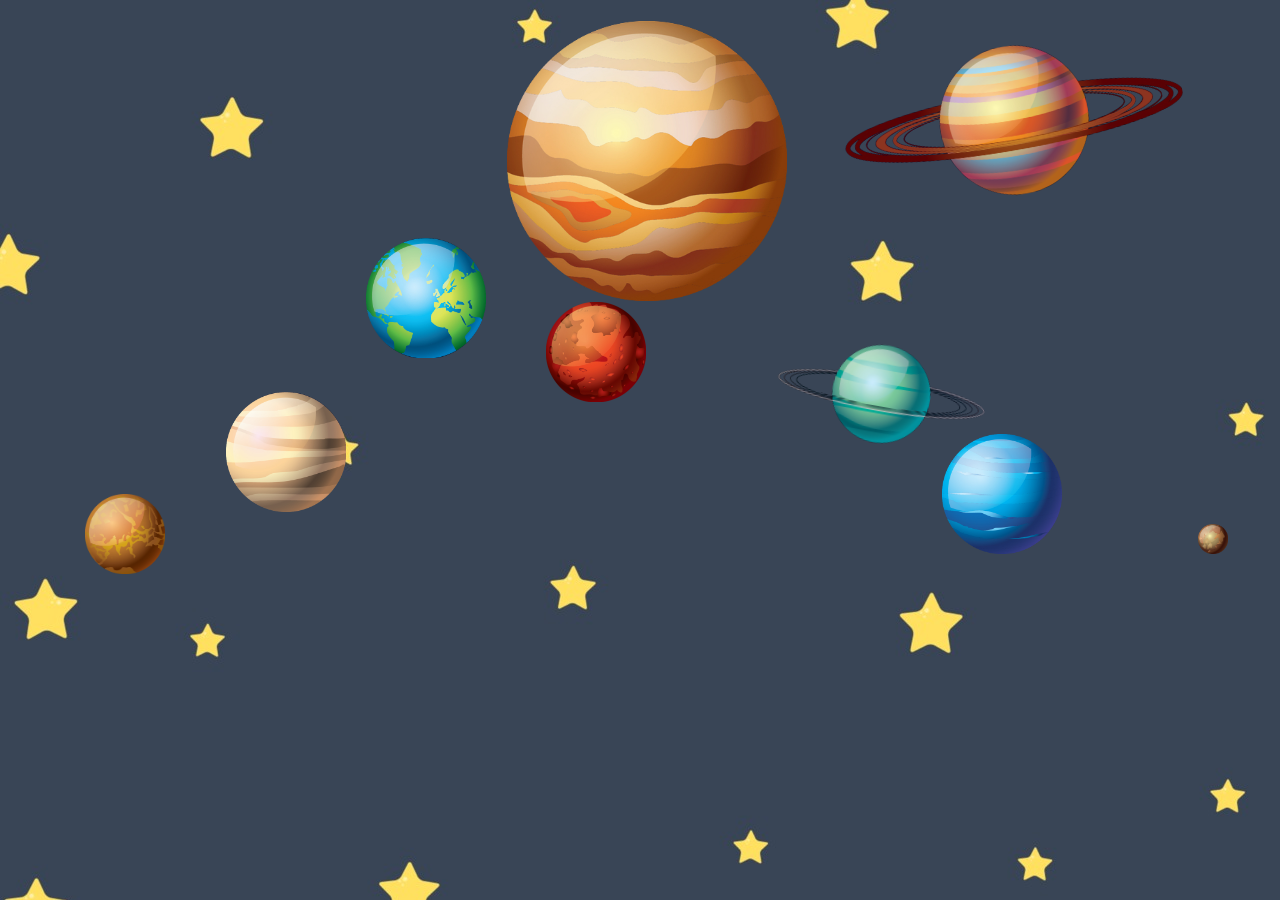
==== index.html @ 193d29a0 "Add files via upload" ====
<!DOCTYPE html>
<html lang="en">

<head>
    <meta charset="UTF-8">
    <meta name="viewport" content="width=device-width, initial-scale=1.0">
    <title>solar system</title>
    <link rel="stylesheet" href="style/main.css">
    <link rel="stylesheet" href="style/hover.css">
    <link rel="stylesheet" href="style/display.css">
    <link rel="stylesheet" href="style/animation.css">
</head>

<body>
    <div class="background"></div>
    <div class="container">
        <a href="pages/mercury.html">
            <div class="mercury"></div>
        </a>
        <a href="pages/venuse.html">
            <div class="venuse"></div>
        </a>
        <a href="pages/earth.html">
            <div class="earth"></div>
        </a>
        <a href="pages/mars.html">
            <div class="mars"></div>
        </a>
        <a href="pages/jupiter.html">
            <div class="jupiter"></div>
        </a>
        <a href="pages/saturn.html">
            <div class="saturn"></div>
        </a>
        <a href="pages/uranus.html">
            <div class="uranus"></div>
        </a>
        <a href="pages/neptune.html">
            <div class="neptune"></div>
        </a>
        <a href="pages/pluto.html">
            <div class="pluto"></div>
        </a>
    </div>
</body>

</html>
---- style/main.css ----
.background {
    background: url(../image/space.jpeg);
    position: absolute;
    opacity: 0.9;
    top: 0;
    bottom: 0;
    left: 0;
    right: 0;
    z-index: -1;
    animation: move 10s linear infinite;

}

.container {}

.mercury {

    background: url(../image/mercury.png);
    width: 80px;
    height: 80px;
    margin-top: 38%;
    margin-left: 6%;
}

.venuse {
    background: url(../image/venus.png);
    width: 120px;
    height: 120px;
    margin-top: 30%;
    margin-left: 17%;
}

.earth {
    background: url(../image/earth.png);
    width: 120px;
    height: 120px;
    margin-top: 18%;
    margin-left: 28%;
}

.mars {
    background: url(../image/mars.png);
    width: 100px;
    height: 100px;
    margin-top: 23%;
    margin-left: 42%;
}

.jupiter {
    background: url(../image/jupitar.png);
    margin-left: 39%;
    margin-top: 1%;
    width: 280px;
    height: 280px;
}

.saturn {
    background: url(../image/saturn.png);
    margin-top: 3%;
    margin-left: 65%;
    width: 345px;
    height: 149px;
    transform: rotate(-10deg);
}

.uranus {
    background: url(../image/uranus.png);
    margin-top: 26.3%;
    margin-left: 60%;
    transform: rotate(10deg);
    width: 213px;
    height: 100px;
}

.neptune {
    background: url(../image/neptune.png);
    margin-top: 33.3%;
    margin-left: 73%;
    width: 120px;
    height: 120px;
}

.pluto {
    background: url(../image/pluto.png);
    margin-top: 40.3%;
    margin-left: 93%;
    width: 30px;
    height: 30px;
}

.mercury,
.venuse,
.earth,
.mars,
.jupiter,
.saturn,
.uranus,
.neptune,
.pluto {
    position: absolute;
    background-size: cover;
    background-repeat: no-repeat;
}
---- style/animation.css ----
@keyframes move {
    from {
        margin-top: -1920px;
    }
}

@keyframes rotation {
    0% {
        transform: rotate(0deg);
    }

    100% {
        transform: rotate(720deg);
    }
}

@keyframes dontmove {
    0% {
        margin-left: -45%;
    }

    100% {
        margin-left: 42%;
    }
}

@keyframes fadeinanimation {
    0% {
        background-color: whitesmoke;
    }

    100% {
        background-color: black;
    }
}

@keyframes opacity {
    0% {
        opacity: 0;
        padding-top: 30%;
    }

    100% {
        opacity: 1;
    }
}

@keyframes sideanimation {
    0% {
        left: -100%;
        right: 180%;
    }

    100% {
        left: 0;
        right: 80%;
    }
}
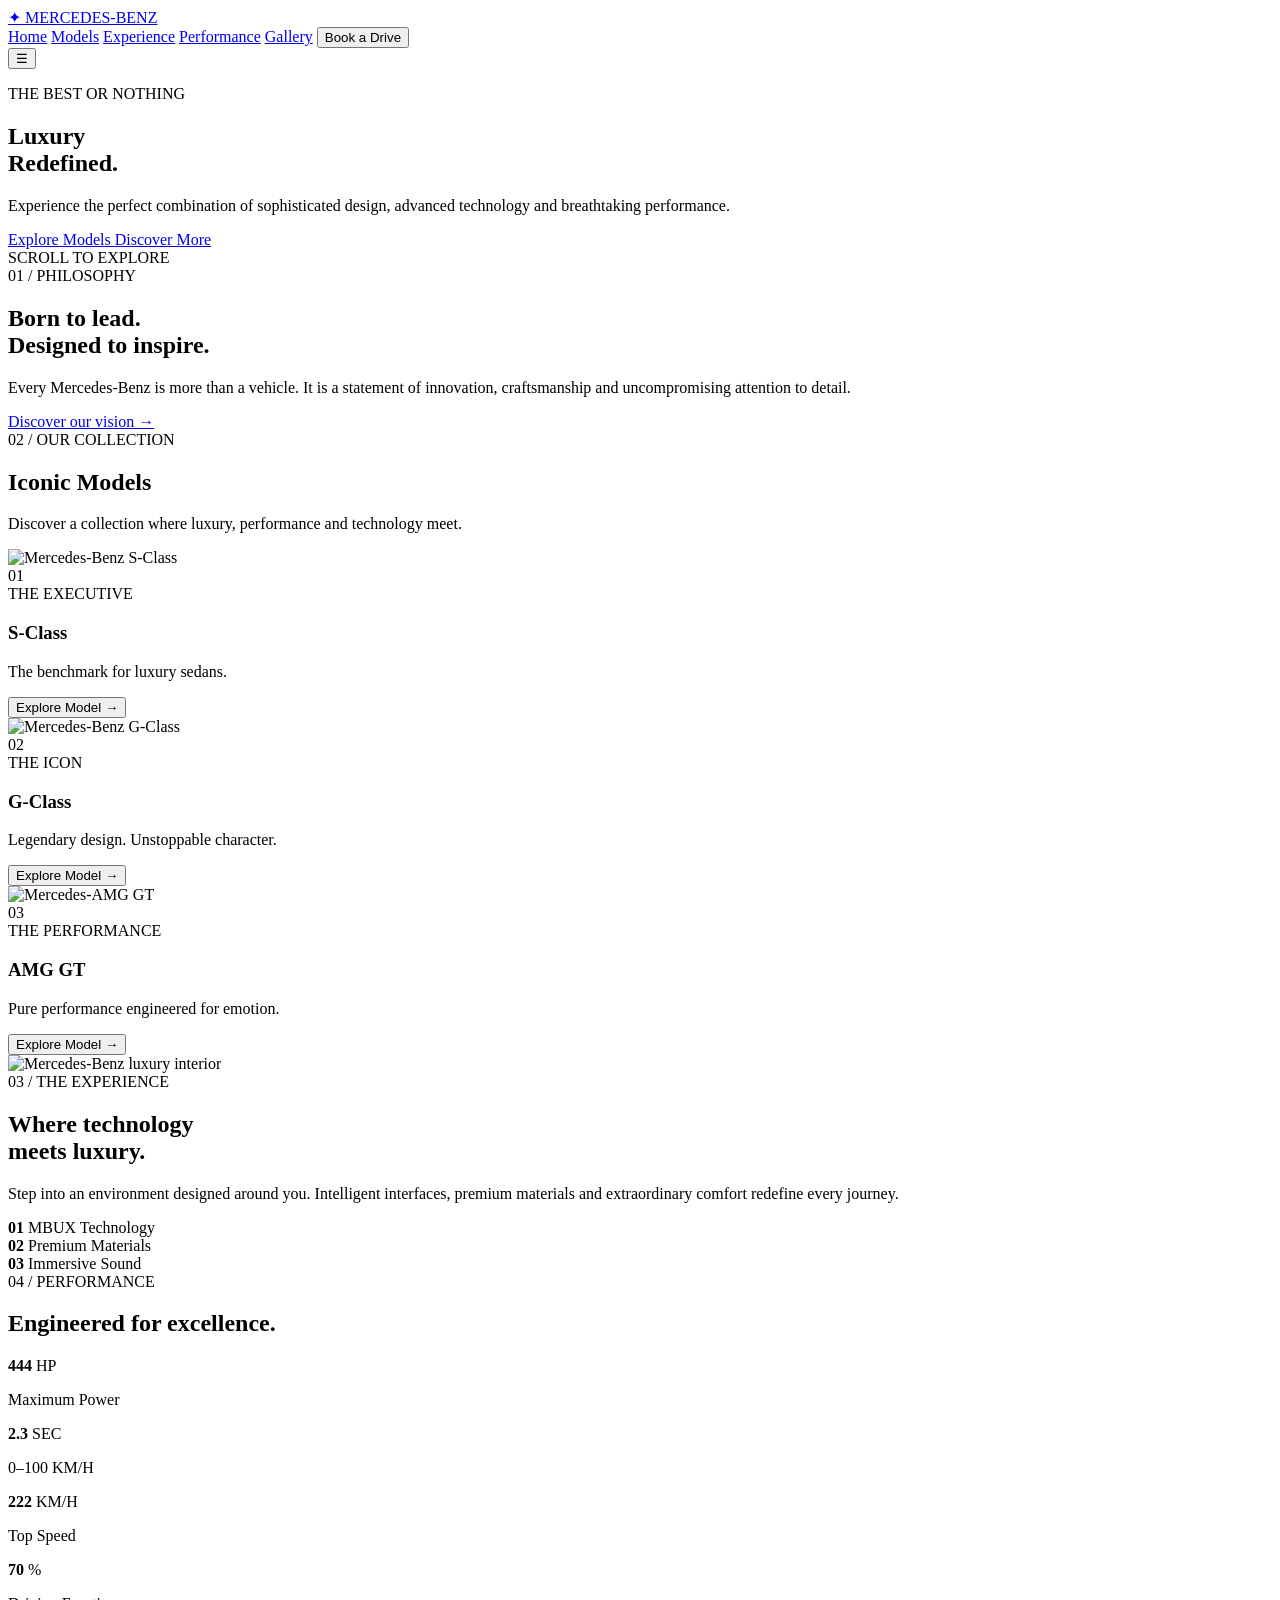
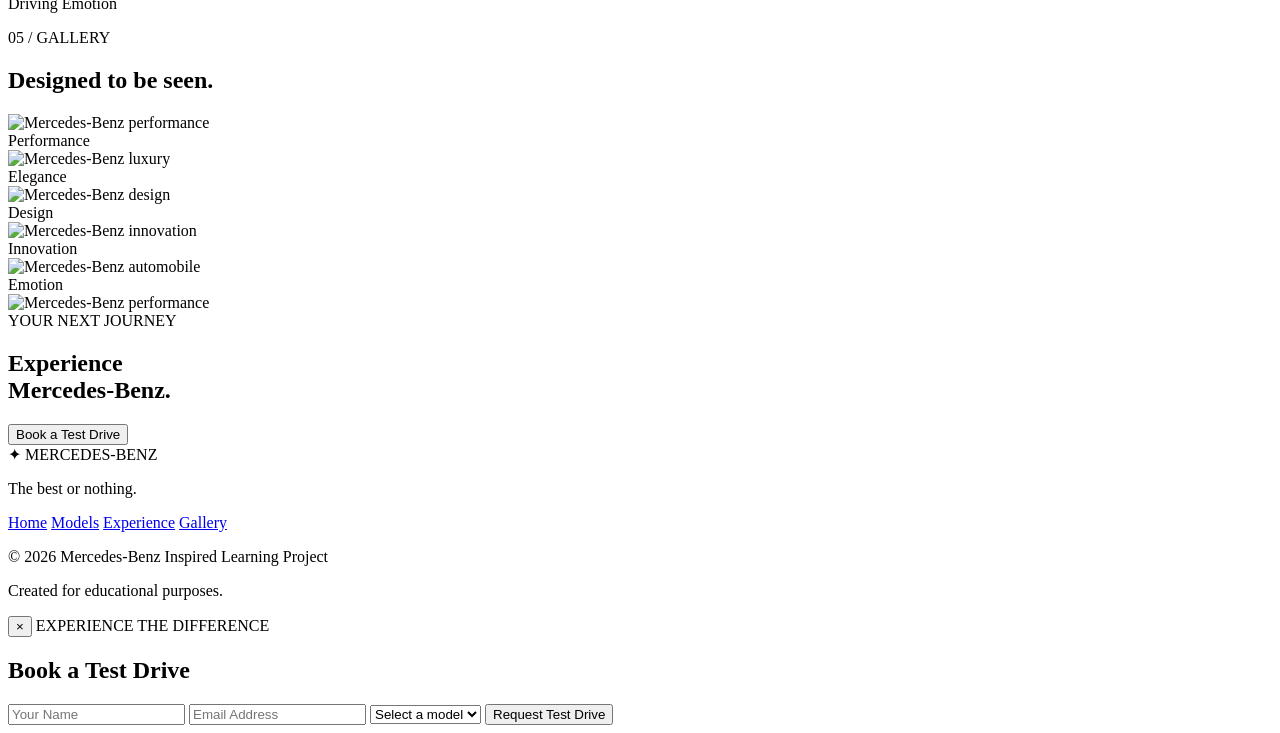
==== commit c749cf15: "Add files via upload" ====
--- a/index.html
+++ b/index.html
@@ -1,47 +1,616 @@
-<!DOCTYPE html>
-<html lang="en">
-
-<head>
-    <meta charset="UTF-8">
-    <meta name="viewport" content="width=device-width, initial-scale=1.0">
-    <title>solar system</title>
-    <link rel="stylesheet" href="style/main.css">
-    <link rel="stylesheet" href="style/hover.css">
-    <link rel="stylesheet" href="style/display.css">
-    <link rel="stylesheet" href="style/animation.css">
-</head>
-
-<body>
-    <div class="background"></div>
-    <div class="container">
-        <a href="pages/mercury.html">
-            <div class="mercury"></div>
-        </a>
-        <a href="pages/venuse.html">
-            <div class="venuse"></div>
-        </a>
-        <a href="pages/earth.html">
-            <div class="earth"></div>
-        </a>
-        <a href="pages/mars.html">
-            <div class="mars"></div>
-        </a>
-        <a href="pages/jupiter.html">
-            <div class="jupiter"></div>
-        </a>
-        <a href="pages/saturn.html">
-            <div class="saturn"></div>
-        </a>
-        <a href="pages/uranus.html">
-            <div class="uranus"></div>
-        </a>
-        <a href="pages/neptune.html">
-            <div class="neptune"></div>
-        </a>
-        <a href="pages/pluto.html">
-            <div class="pluto"></div>
-        </a>
-    </div>
-</body>
-
+<!DOCTYPE html>
+<html lang="en">
+
+<head>
+  <meta charset="UTF-8">
+  <meta name="viewport" content="width=device-width, initial-scale=1.0">
+
+  <title>Mercedes-Benz | Luxury Redefined</title>
+
+  <link rel="preconnect" href="https://fonts.googleapis.com">
+  <link rel="preconnect" href="https://fonts.gstatic.com" crossorigin>
+
+  <link href="https://fonts.googleapis.com/css2?family=Montserrat:wght@300;400;500;600;700&display=swap"
+    rel="stylesheet">
+
+  <link rel="stylesheet" href="style.css">
+  <script src="script.js" defer></script>
+</head>
+
+<body>
+
+  <!-- ================= NAVBAR ================= -->
+
+  <header class="navbar" id="navbar">
+
+    <div class="nav-container">
+
+      <a href="#home" class="logo">
+        <span class="logo-star">✦</span>
+        <span>MERCEDES-BENZ</span>
+      </a>
+
+      <nav class="nav-menu" id="navMenu">
+
+        <a href="#home">Home</a>
+        <a href="#models">Models</a>
+        <a href="#experience">Experience</a>
+        <a href="#performance">Performance</a>
+        <a href="#gallery">Gallery</a>
+
+        <button class="nav-button" id="testDriveBtn">
+          Book a Drive
+        </button>
+
+      </nav>
+
+      <button class="menu-toggle" id="menuToggle">
+        ☰
+      </button>
+
+    </div>
+
+  </header>
+
+
+  <!-- ================= HERO ================= -->
+
+  <main>
+
+    <section class="hero" id="home">
+
+      <div class="hero-overlay"></div>
+
+      <div class="hero-content">
+
+        <p class="hero-small">
+          THE BEST OR NOTHING
+        </p>
+
+        <h1>
+          Luxury<br>
+          <span>Redefined.</span>
+        </h1>
+
+        <p class="hero-description">
+          Experience the perfect combination of sophisticated
+          design, advanced technology and breathtaking performance.
+        </p>
+
+        <div class="hero-buttons">
+
+          <a href="#models" class="btn btn-primary">
+            Explore Models
+          </a>
+
+          <a href="#experience" class="btn btn-outline">
+            Discover More
+          </a>
+
+        </div>
+
+      </div>
+
+      <div class="hero-scroll">
+        <span>SCROLL TO EXPLORE</span>
+        <div class="scroll-line"></div>
+      </div>
+
+    </section>
+
+
+    <!-- ================= INTRO ================= -->
+
+    <section class="intro section">
+
+      <div class="container intro-grid">
+
+        <div class="section-label">
+          01 / PHILOSOPHY
+        </div>
+
+        <div class="intro-content">
+
+          <h2>
+            Born to lead.<br>
+            <span>Designed to inspire.</span>
+          </h2>
+
+          <p>
+            Every Mercedes-Benz is more than a vehicle.
+            It is a statement of innovation, craftsmanship
+            and uncompromising attention to detail.
+          </p>
+
+          <a href="#models" class="text-link">
+            Discover our vision →
+          </a>
+
+        </div>
+
+      </div>
+
+    </section>
+
+
+    <!-- ================= MODELS ================= -->
+
+    <section class="models section" id="models">
+
+      <div class="container">
+
+        <div class="section-heading reveal">
+
+          <div>
+
+            <span class="eyebrow">
+              02 / OUR COLLECTION
+            </span>
+
+            <h2>
+              Iconic <span>Models</span>
+            </h2>
+
+          </div>
+
+          <p>
+            Discover a collection where luxury,
+            performance and technology meet.
+          </p>
+
+        </div>
+
+
+        <div class="models-grid">
+
+          <!-- S CLASS -->
+
+          <article class="model-card reveal">
+
+            <div class="model-image">
+
+              <img src="image/sclass.webp" alt="Mercedes-Benz S-Class" loading="lazy">
+
+              <div class="model-number">
+                01
+              </div>
+
+            </div>
+
+            <div class="model-info">
+
+              <span>THE EXECUTIVE</span>
+
+              <h3>S-Class</h3>
+
+              <p>
+                The benchmark for luxury sedans.
+              </p>
+
+              <button class="model-link" data-model="Mercedes-Benz S-Class">
+                Explore Model →
+              </button>
+
+            </div>
+
+          </article>
+
+
+          <!-- G CLASS -->
+
+          <article class="model-card reveal">
+
+            <div class="model-image">
+
+              <img src="image/gclass.webp" alt="Mercedes-Benz G-Class" loading="lazy">
+
+              <div class="model-number">
+                02
+              </div>
+
+            </div>
+
+            <div class="model-info">
+
+              <span>THE ICON</span>
+
+              <h3>G-Class</h3>
+
+              <p>
+                Legendary design. Unstoppable character.
+              </p>
+
+              <button class="model-link" data-model="Mercedes-Benz G-Class">
+                Explore Model →
+              </button>
+
+            </div>
+
+          </article>
+
+
+          <!-- AMG GT -->
+
+          <article class="model-card reveal">
+
+            <div class="model-image">
+
+              <img src="image/amg.webp" alt="Mercedes-AMG GT" loading="lazy">
+
+              <div class="model-number">
+                03
+              </div>
+
+            </div>
+
+            <div class="model-info">
+
+              <span>THE PERFORMANCE</span>
+
+              <h3>AMG GT</h3>
+
+              <p>
+                Pure performance engineered for emotion.
+              </p>
+
+              <button class="model-link" data-model="Mercedes-AMG GT">
+                Explore Model →
+              </button>
+
+            </div>
+
+          </article>
+
+        </div>
+
+      </div>
+
+    </section>
+
+
+    <!-- ================= EXPERIENCE ================= -->
+
+    <section class="experience section" id="experience">
+
+      <div class="experience-image">
+
+        <img src="image/interior.webp" alt="Mercedes-Benz luxury interior" loading="lazy">
+
+      </div>
+
+      <div class="experience-content">
+
+        <span class="eyebrow">
+          03 / THE EXPERIENCE
+        </span>
+
+        <h2>
+          Where technology<br>
+          meets <span>luxury.</span>
+        </h2>
+
+        <p>
+          Step into an environment designed around you.
+          Intelligent interfaces, premium materials and
+          extraordinary comfort redefine every journey.
+        </p>
+
+        <div class="experience-features">
+
+          <div>
+            <strong>01</strong>
+            <span>MBUX Technology</span>
+          </div>
+
+          <div>
+            <strong>02</strong>
+            <span>Premium Materials</span>
+          </div>
+
+          <div>
+            <strong>03</strong>
+            <span>Immersive Sound</span>
+          </div>
+
+        </div>
+
+      </div>
+
+    </section>
+
+
+    <!-- ================= PERFORMANCE ================= -->
+
+    <section class="performance section" id="performance">
+
+      <div class="container">
+
+        <div class="performance-heading reveal">
+
+          <span class="eyebrow">
+            04 / PERFORMANCE
+          </span>
+
+          <h2>
+            Engineered for
+            <span>excellence.</span>
+          </h2>
+
+        </div>
+
+
+        <div class="stats-grid">
+
+          <div class="stat reveal">
+
+            <strong class="counter" data-target="630">
+              0
+            </strong>
+
+            <span>HP</span>
+
+            <p>Maximum Power</p>
+
+          </div>
+
+
+          <div class="stat reveal">
+
+            <strong class="counter" data-target="3.2" data-decimal="true">
+              0
+            </strong>
+
+            <span>SEC</span>
+
+            <p>0–100 KM/H</p>
+
+          </div>
+
+
+          <div class="stat reveal">
+
+            <strong class="counter" data-target="315">
+              0
+            </strong>
+
+            <span>KM/H</span>
+
+            <p>Top Speed</p>
+
+          </div>
+
+
+          <div class="stat reveal">
+
+            <strong class="counter" data-target="100">
+              0
+            </strong>
+
+            <span>%</span>
+
+            <p>Driving Emotion</p>
+
+          </div>
+
+        </div>
+
+      </div>
+
+    </section>
+
+
+    <!-- ================= GALLERY ================= -->
+
+    <section class="gallery section" id="gallery">
+
+      <div class="container">
+
+        <div class="section-heading reveal">
+
+          <div>
+
+            <span class="eyebrow">
+              05 / GALLERY
+            </span>
+
+            <h2>
+              Designed to be <span>seen.</span>
+            </h2>
+
+          </div>
+
+        </div>
+
+
+        <div class="gallery-grid">
+
+          <div class="gallery-item large reveal">
+
+            <img src="image/gallery-1.webp" alt="Mercedes-Benz performance" loading="lazy">
+
+            <div class="gallery-caption">
+              Performance
+            </div>
+
+          </div>
+
+
+          <div class="gallery-item reveal">
+
+            <img src="image/gallery-2.webp" alt="Mercedes-Benz luxury" loading="lazy">
+
+            <div class="gallery-caption">
+              Elegance
+            </div>
+
+          </div>
+
+
+          <div class="gallery-item reveal">
+
+            <img src="image/gallery-3.webp" alt="Mercedes-Benz design" loading="lazy">
+
+            <div class="gallery-caption">
+              Design
+            </div>
+
+          </div>
+
+
+          <div class="gallery-item reveal">
+
+            <img src="image/gallery-4.webp" alt="Mercedes-Benz innovation" loading="lazy">
+
+            <div class="gallery-caption">
+              Innovation
+            </div>
+
+          </div>
+
+
+          <div class="gallery-item reveal">
+
+            <img src="image/gallery-5.webp" alt="Mercedes-Benz automobile" loading="lazy">
+
+            <div class="gallery-caption">
+              Emotion
+            </div>
+
+          </div>
+
+        </div>
+
+      </div>
+
+    </section>
+
+
+    <!-- ================= CTA ================= -->
+
+    <section class="cta section">
+
+      <div class="cta-background">
+
+        <img src="image/cta.webp" alt="Mercedes-Benz performance" loading="lazy">
+
+      </div>
+
+      <div class="cta-overlay"></div>
+
+      <div class="cta-content reveal">
+
+        <span class="eyebrow">
+          YOUR NEXT JOURNEY
+        </span>
+
+        <h2>
+          Experience<br>
+          <span>Mercedes-Benz.</span>
+        </h2>
+
+        <button class="btn btn-primary" id="ctaTestDrive">
+          Book a Test Drive
+        </button>
+
+      </div>
+
+    </section>
+
+  </main>
+
+
+  <!-- ================= FOOTER ================= -->
+
+  <footer>
+
+    <div class="container footer-grid">
+
+      <div>
+
+        <div class="footer-logo">
+          ✦ MERCEDES-BENZ
+        </div>
+
+        <p>
+          The best or nothing.
+        </p>
+
+      </div>
+
+
+      <div class="footer-links">
+
+        <a href="#home">Home</a>
+        <a href="#models">Models</a>
+        <a href="#experience">Experience</a>
+        <a href="#gallery">Gallery</a>
+
+      </div>
+
+    </div>
+
+
+    <div class="footer-bottom">
+
+      <p>
+        © 2026 Mercedes-Benz Inspired Learning Project
+      </p>
+
+      <p>
+        Created for educational purposes.
+      </p>
+
+    </div>
+
+  </footer>
+
+
+  <!-- ================= MODAL ================= -->
+
+  <div class="modal" id="testDriveModal">
+
+    <div class="modal-box">
+
+      <button class="modal-close" id="modalClose">
+        ×
+      </button>
+
+      <span class="eyebrow">
+        EXPERIENCE THE DIFFERENCE
+      </span>
+
+      <h2>
+        Book a <span>Test Drive</span>
+      </h2>
+
+      <form id="testDriveForm">
+
+        <input type="text" placeholder="Your Name" required>
+
+        <input type="email" placeholder="Email Address" required>
+
+        <select required>
+
+          <option value="">
+            Select a model
+          </option>
+
+          <option>S-Class</option>
+          <option>G-Class</option>
+          <option>AMG GT</option>
+
+        </select>
+
+        <button type="submit" class="btn btn-primary">
+          Request Test Drive
+        </button>
+
+      </form>
+
+    </div>
+
+  </div>
+
+</body>
+
 </html>
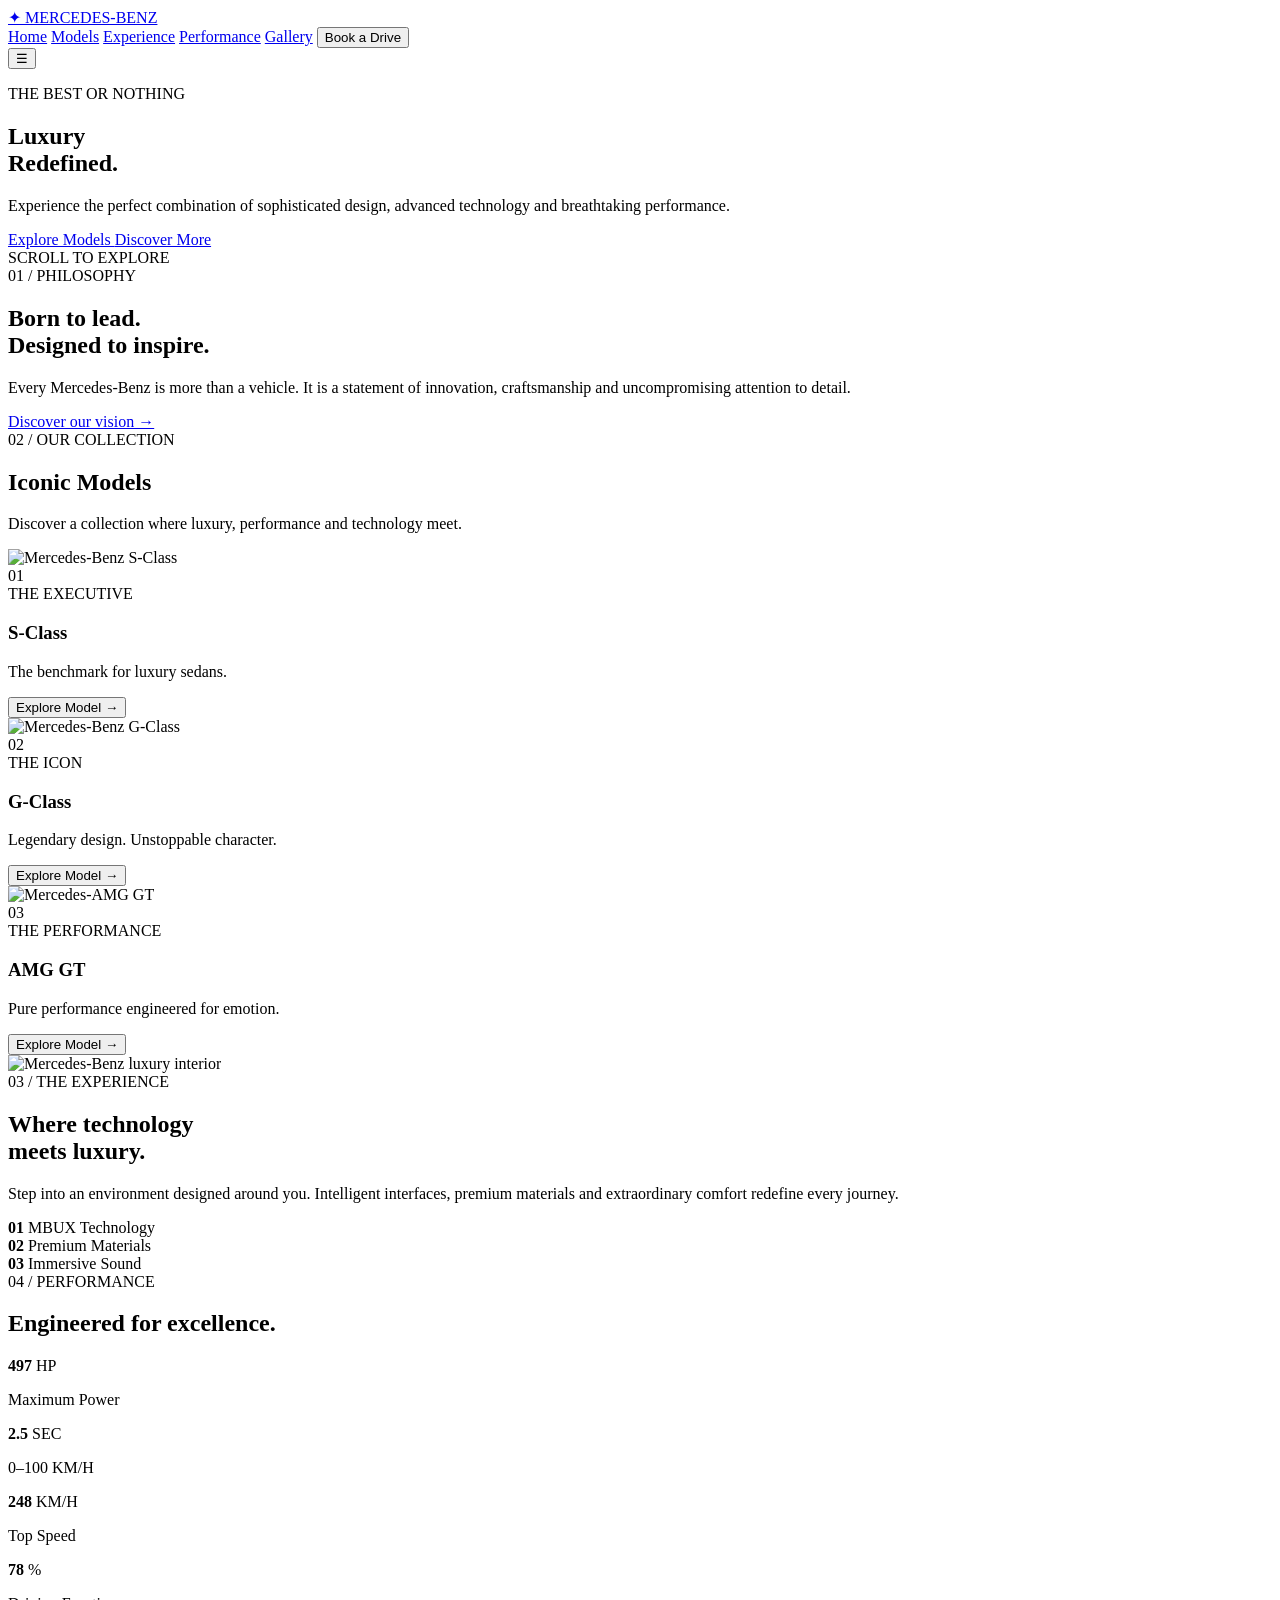
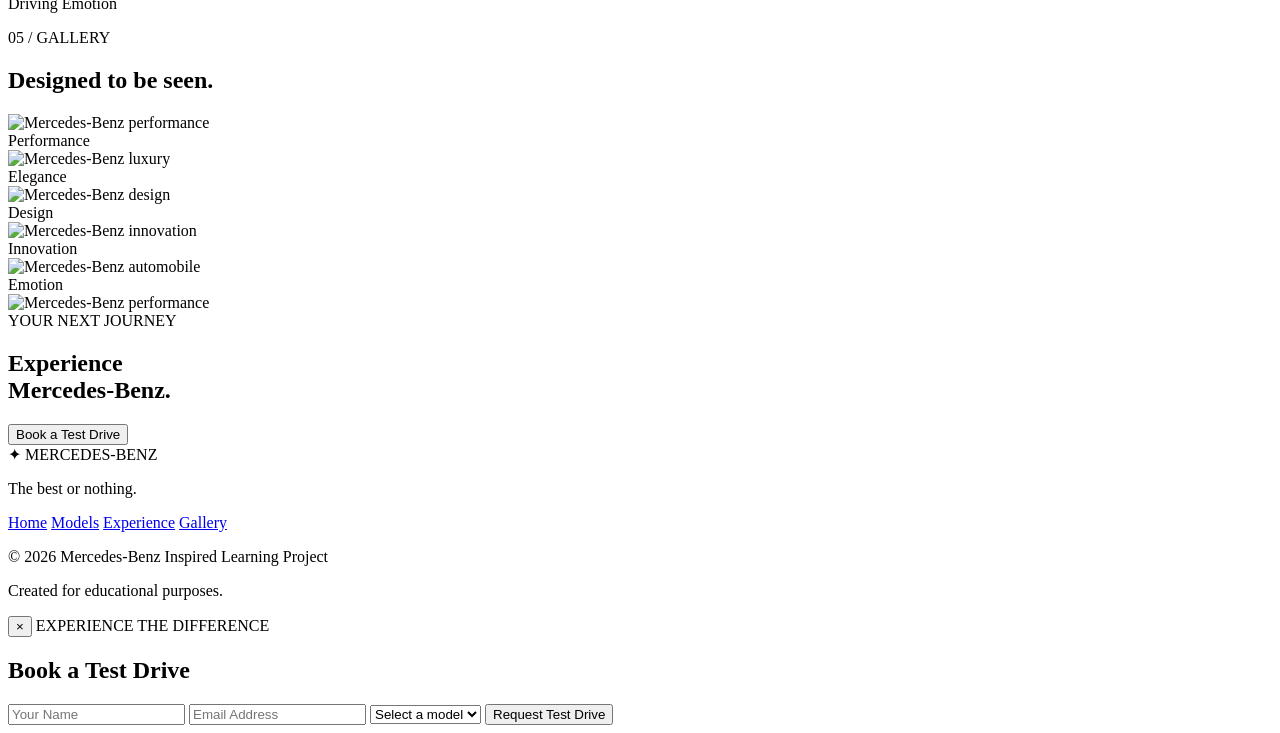
==== commit ec9ccf7f: "Update index.html" ====
--- a/index.html
+++ b/index.html
@@ -13,7 +13,7 @@
   <link href="https://fonts.googleapis.com/css2?family=Montserrat:wght@300;400;500;600;700&display=swap"
     rel="stylesheet">
 
-  <link rel="stylesheet" href="style.css">
+  <link rel="stylesheet" href="benz\public\css\style.css">
   <script src="script.js" defer></script>
 </head>
 
@@ -613,4 +613,4 @@
 
 </body>
 
-</html>+</html>
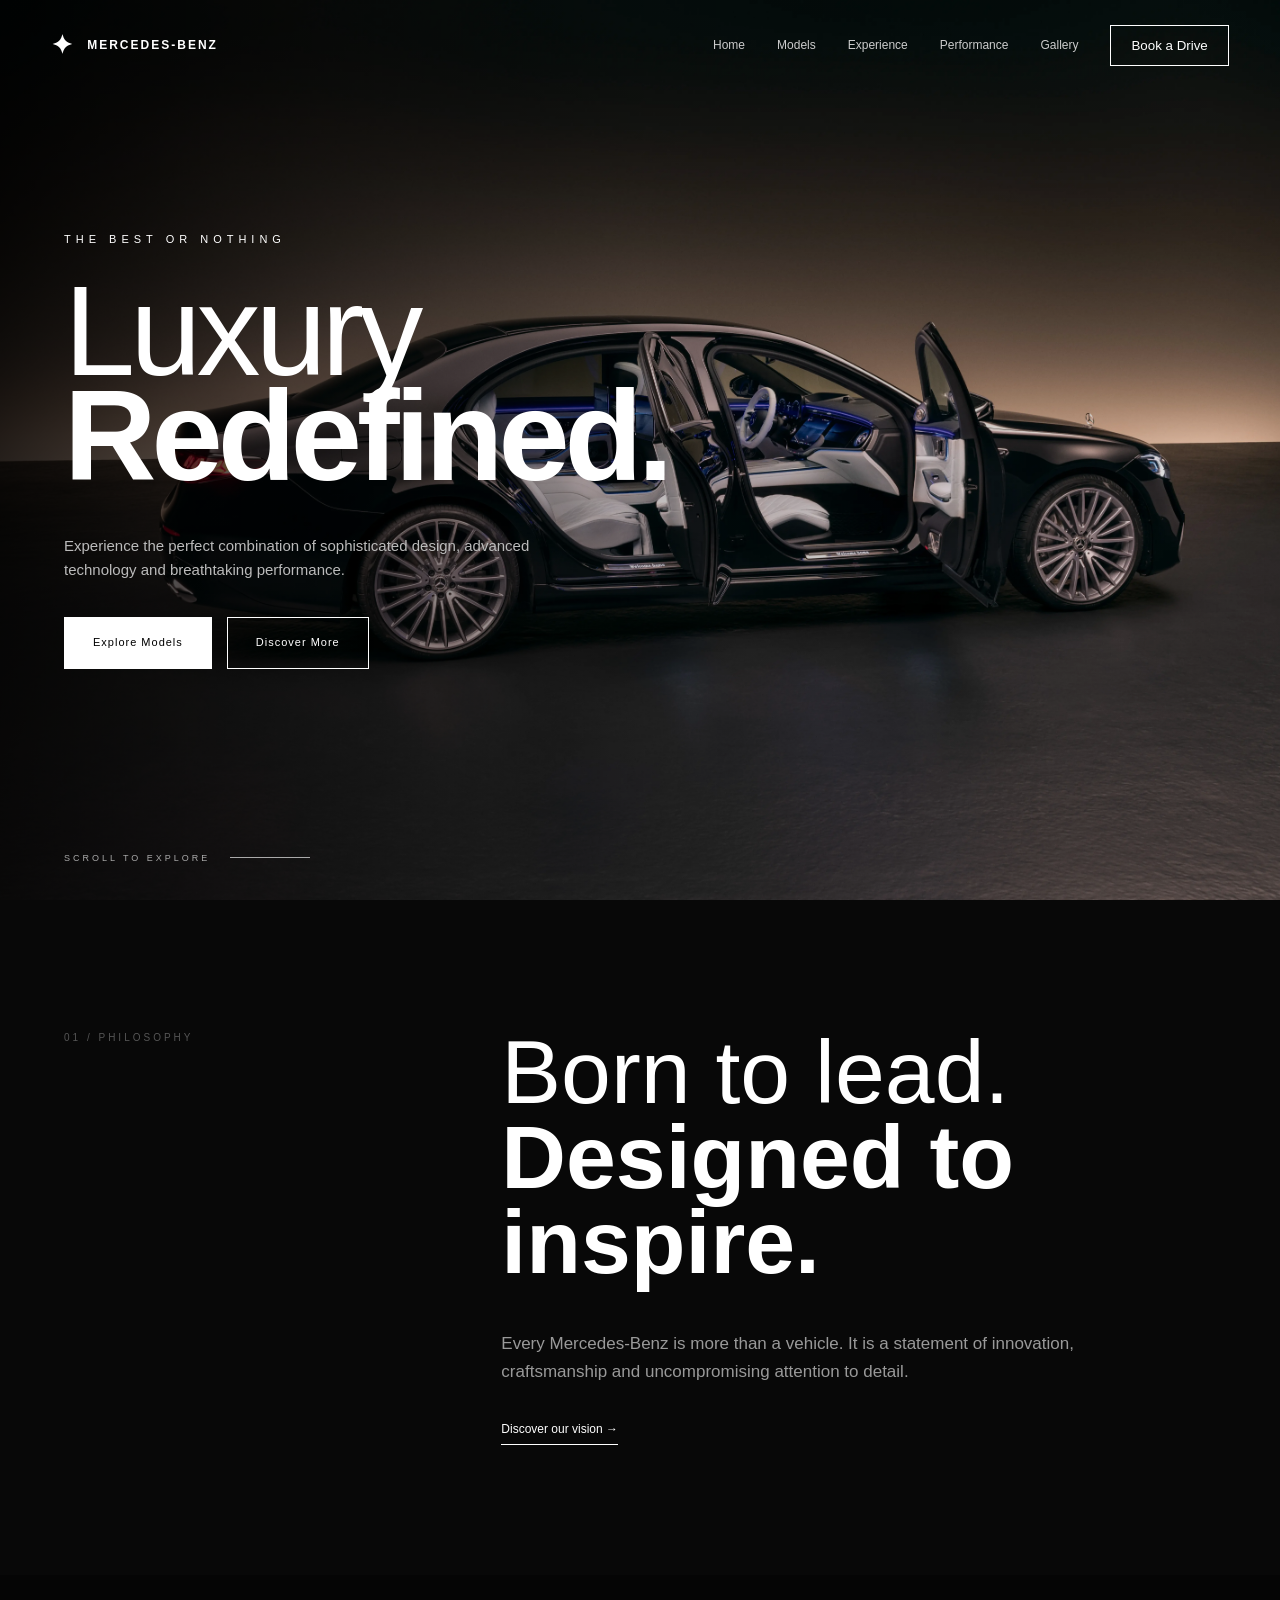
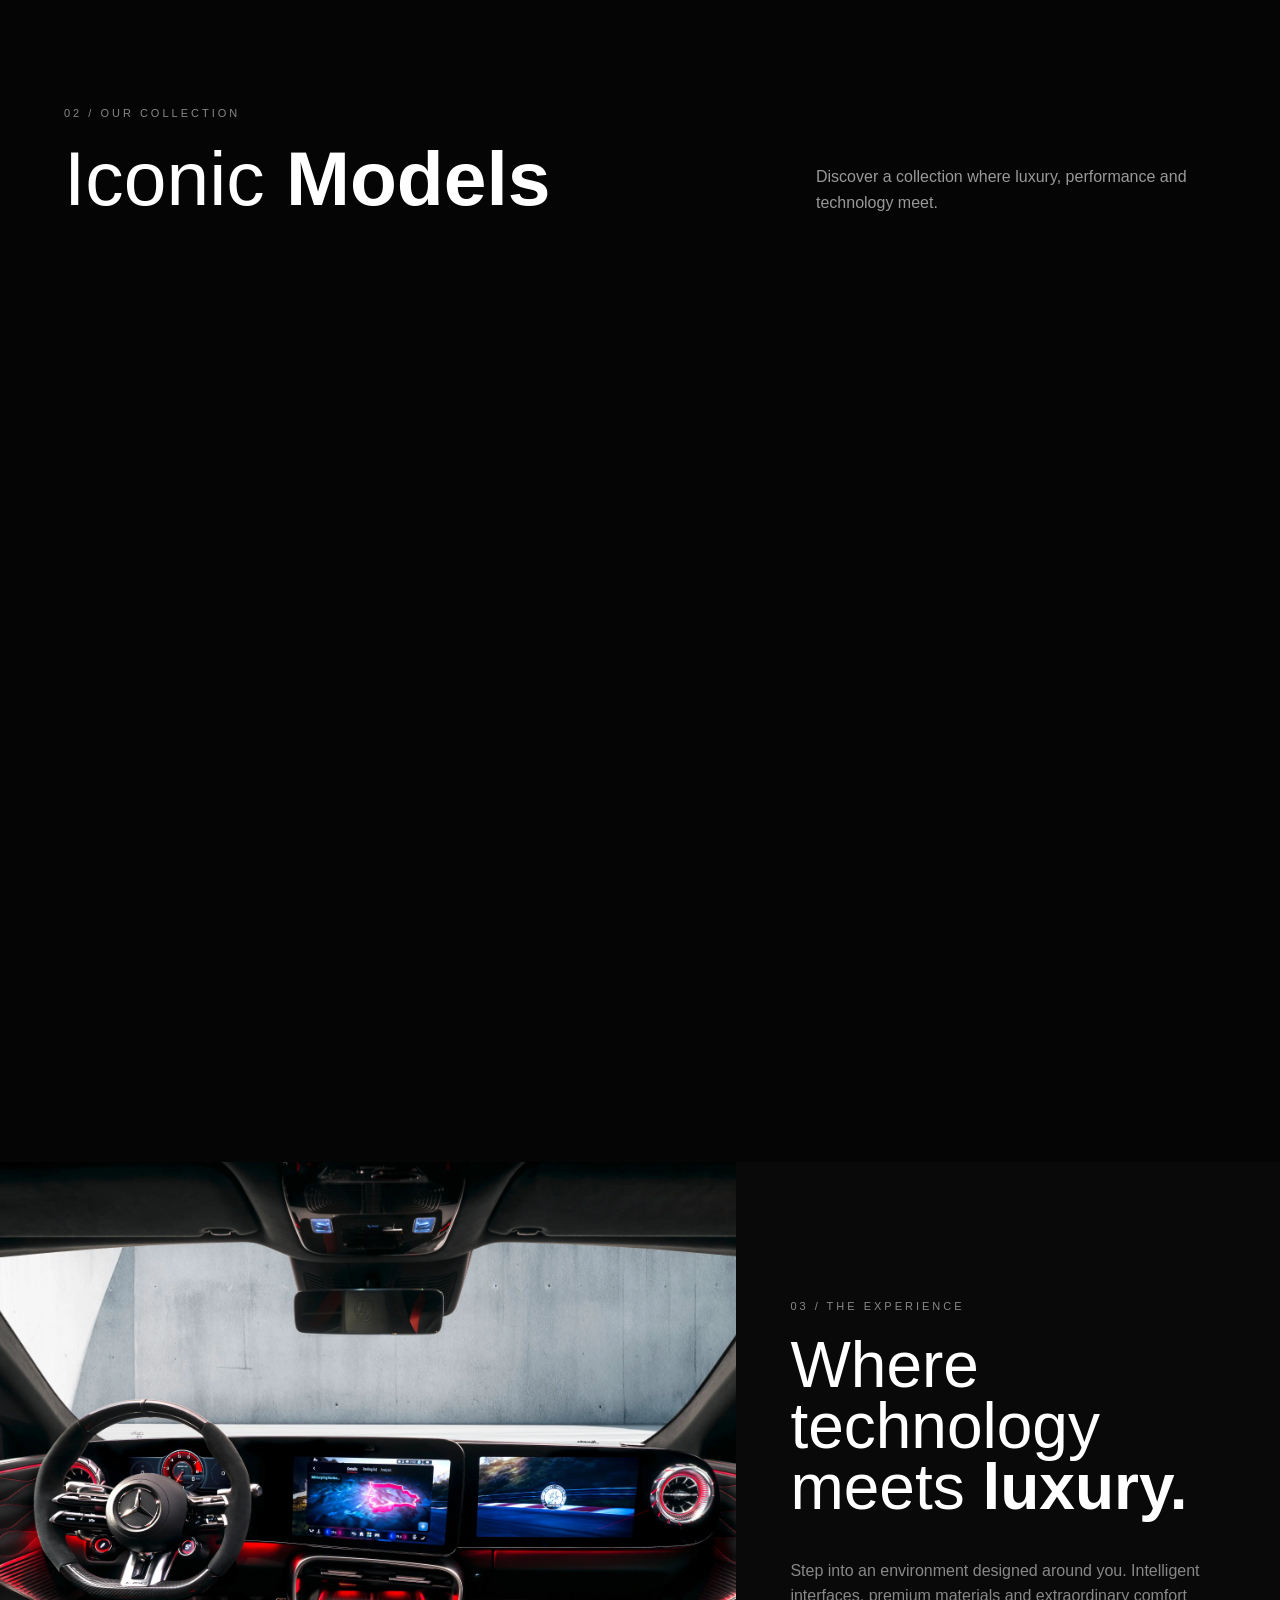
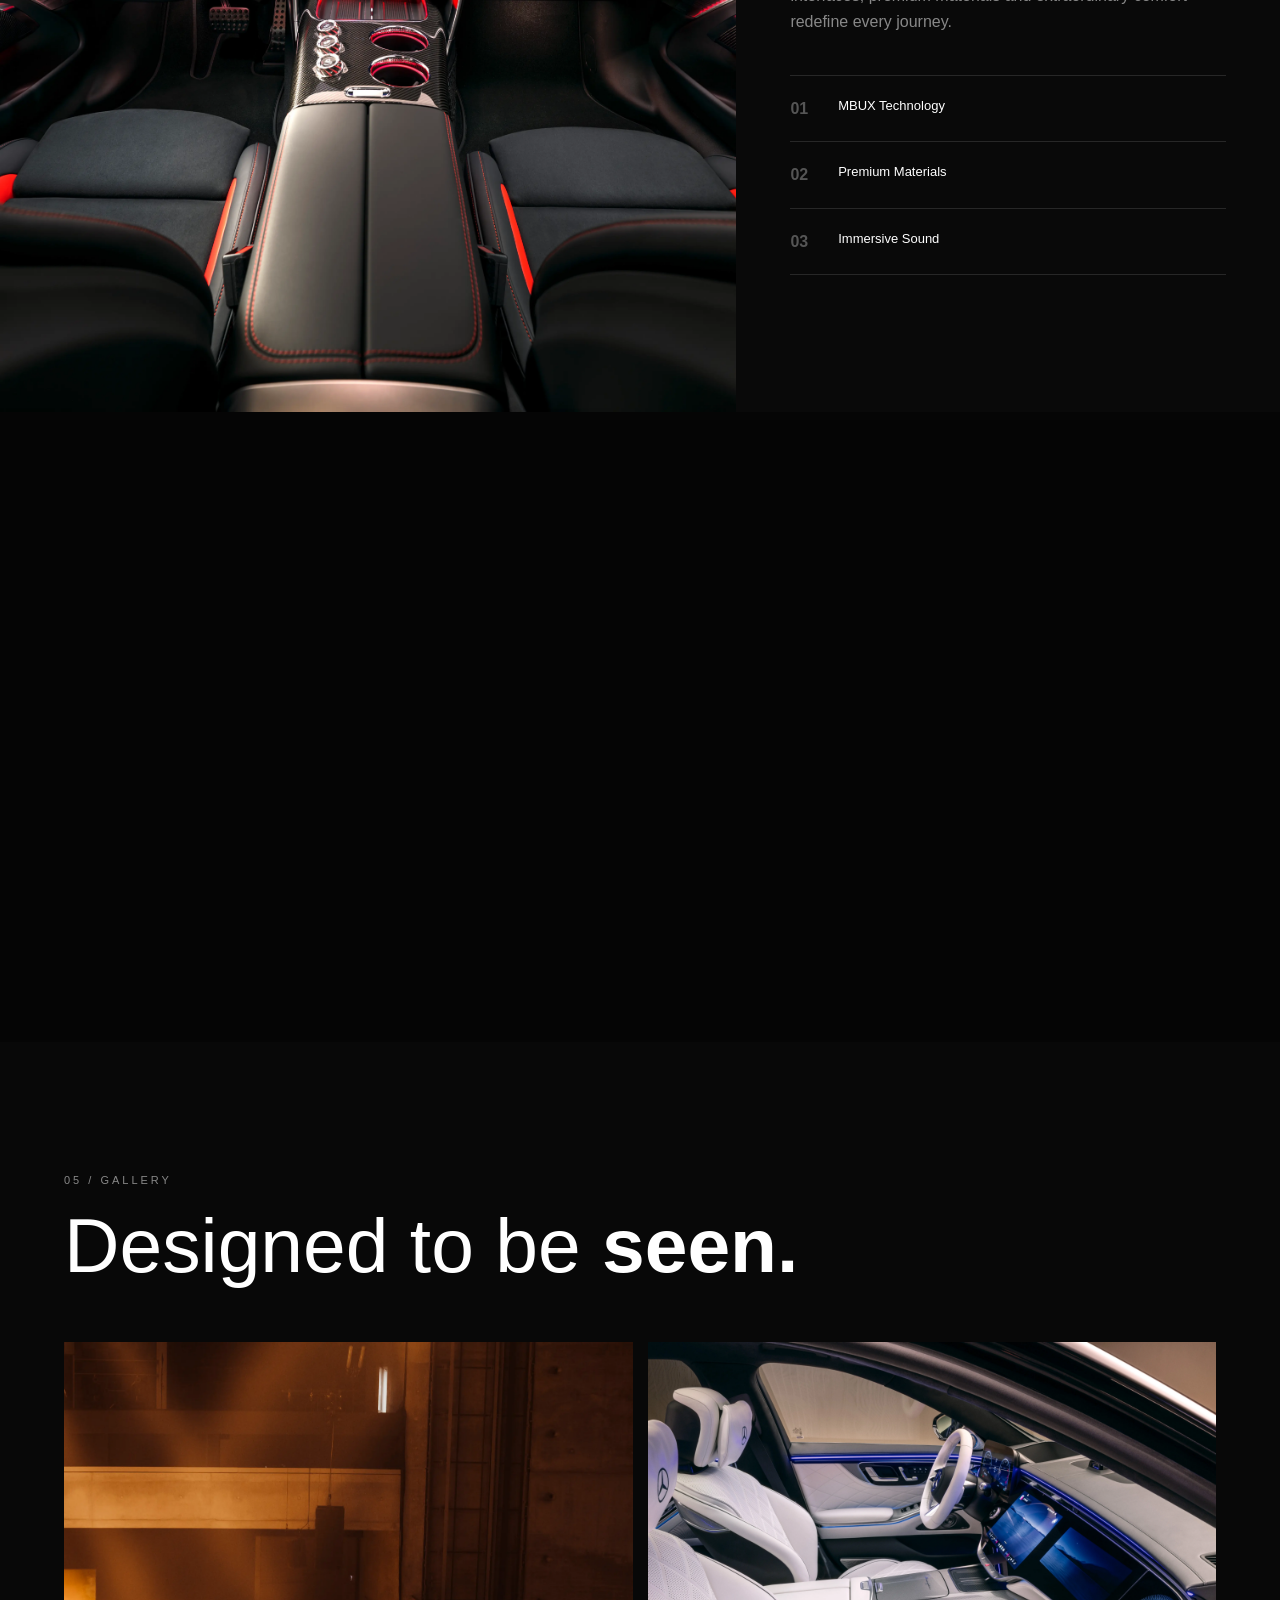
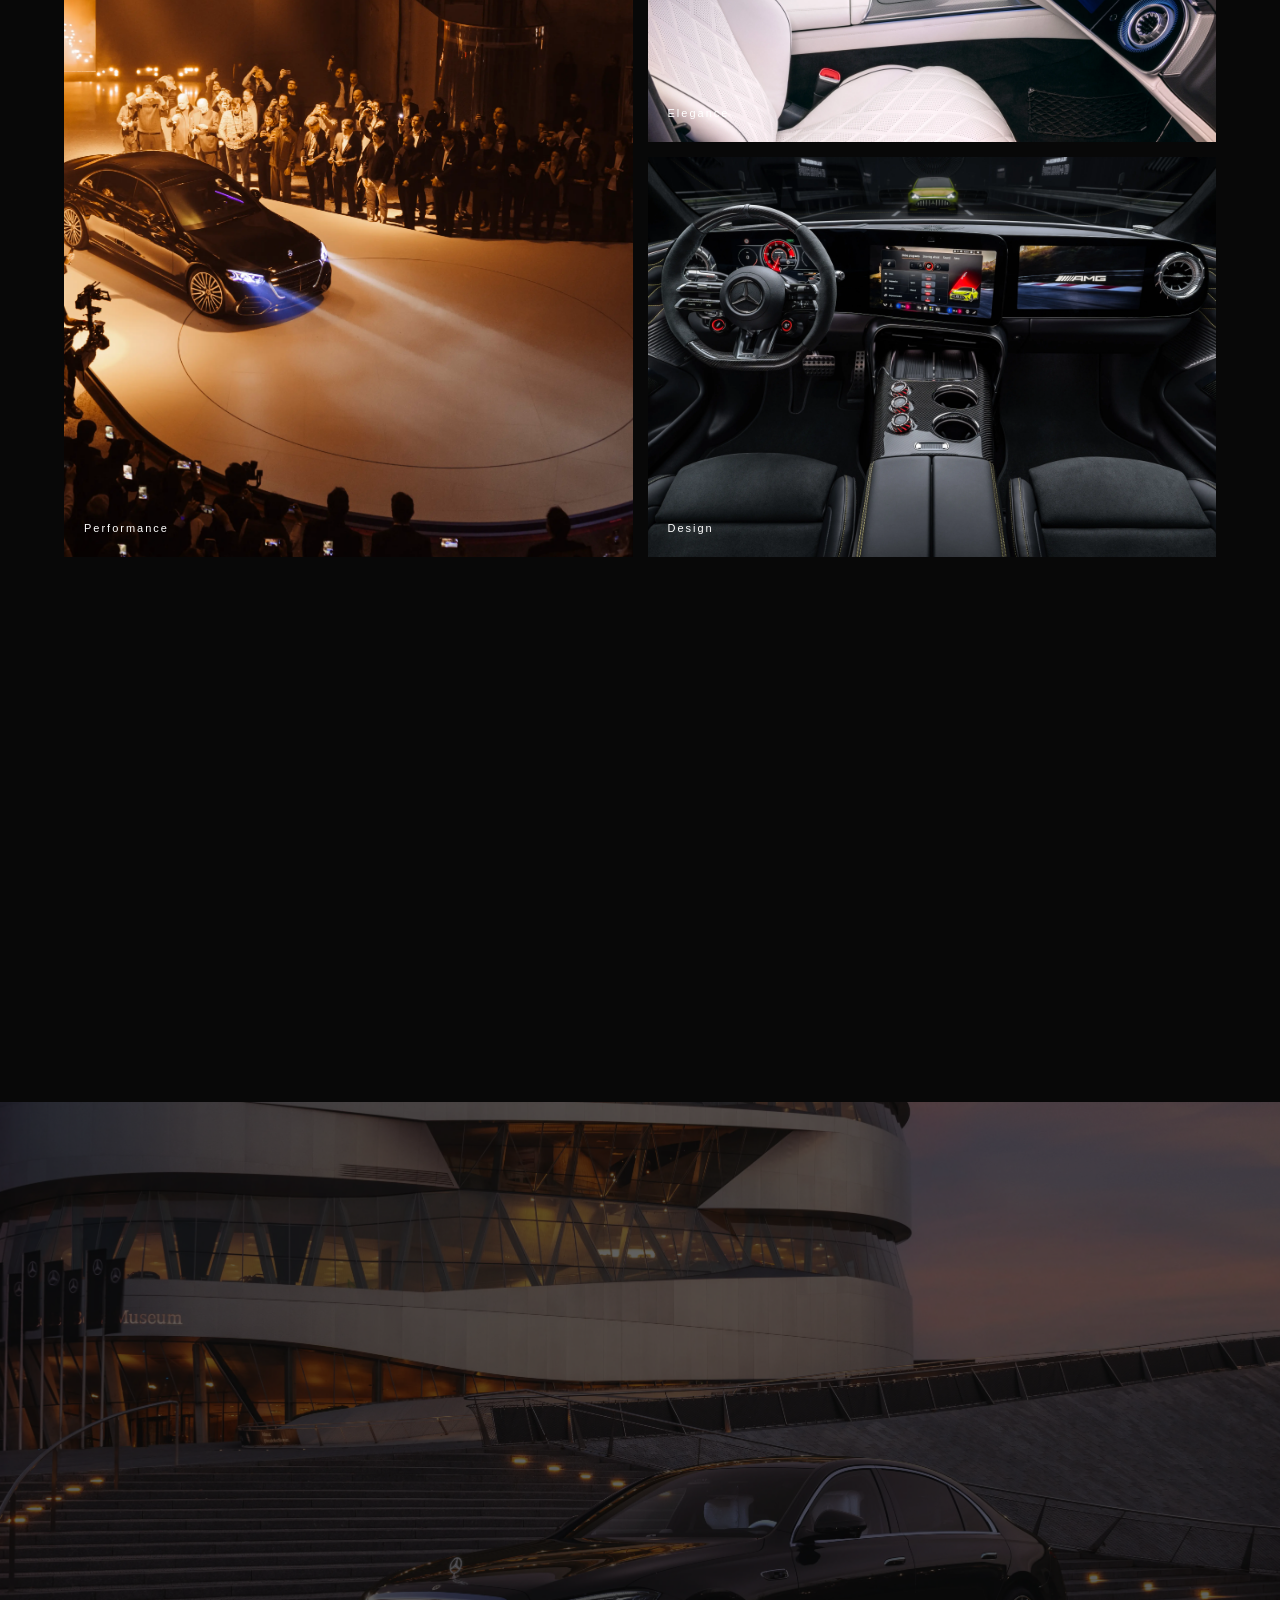
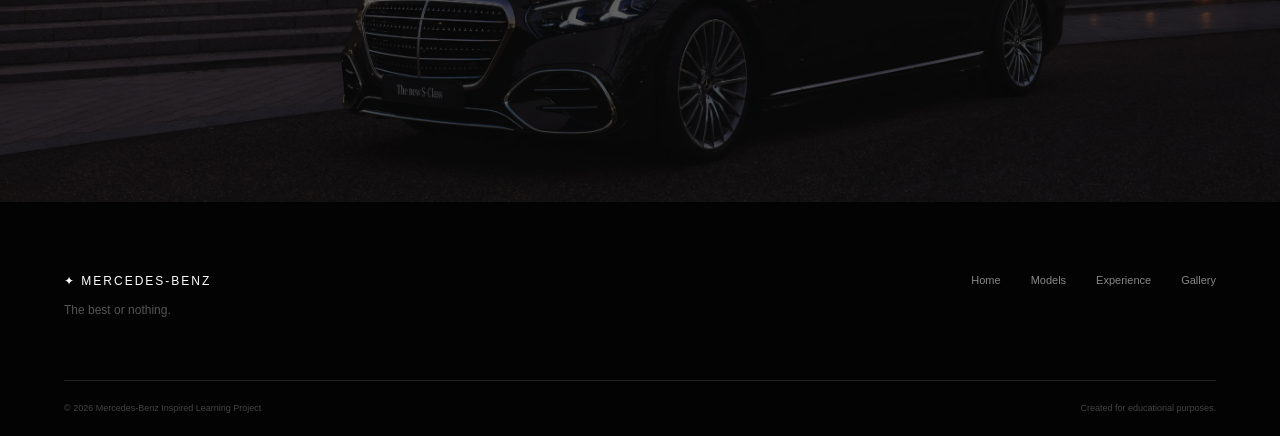
==== commit dfe73148: "Add files via upload" ====
--- a/index.html
+++ b/index.html
@@ -13,7 +13,7 @@
   <link href="https://fonts.googleapis.com/css2?family=Montserrat:wght@300;400;500;600;700&display=swap"
     rel="stylesheet">
 
-  <link rel="stylesheet" href="benz\public\css\style.css">
+  <link rel="stylesheet" href="style.css">
   <script src="script.js" defer></script>
 </head>
 
@@ -613,4 +613,4 @@
 
 </body>
 
-</html>
+</html>
--- a/style.css
+++ b/style.css
@@ -0,0 +1,852 @@
+* {
+  margin: 0;
+  padding: 0;
+  box-sizing: border-box;
+}
+
+html {
+  scroll-behavior: smooth;
+}
+
+body {
+  font-family: "Montserrat", sans-serif;
+  background: #050505;
+  color: #fff;
+  line-height: 1.6;
+  overflow-x: hidden;
+}
+
+img {
+  width: 100%;
+  display: block;
+}
+
+a {
+  color: inherit;
+  text-decoration: none;
+}
+
+button,
+input,
+select {
+  font-family: inherit;
+}
+
+:root {
+  --black: #050505;
+  --dark: #0b0b0b;
+  --white: #fff;
+  --gray: #999;
+  --border: rgba(255, 255, 255, 0.12);
+  --max-width: 1400px;
+}
+
+.container {
+  width: min(90%, var(--max-width));
+  margin: auto;
+}
+
+.section {
+  padding: 130px 0;
+}
+
+.eyebrow {
+  display: block;
+  color: #888;
+  font-size: 11px;
+  letter-spacing: 3px;
+  margin-bottom: 20px;
+}
+
+
+/* ================= NAVBAR ================= */
+
+.navbar {
+  position: fixed;
+  top: 0;
+  left: 0;
+  width: 100%;
+  z-index: 1000;
+  padding: 25px 0;
+  transition: 0.4s;
+}
+
+.navbar.scrolled {
+  background: rgba(5, 5, 5, 0.92);
+  backdrop-filter: blur(15px);
+  padding: 15px 0;
+  border-bottom: 1px solid var(--border);
+}
+
+.nav-container {
+  width: min(92%, 1500px);
+  margin: auto;
+  display: flex;
+  align-items: center;
+  justify-content: space-between;
+}
+
+.logo {
+  display: flex;
+  align-items: center;
+  gap: 12px;
+  font-size: 12px;
+  font-weight: 600;
+  letter-spacing: 2px;
+}
+
+.logo-star {
+  font-size: 26px;
+}
+
+.nav-menu {
+  display: flex;
+  align-items: center;
+  gap: 32px;
+}
+
+.nav-menu a {
+  font-size: 12px;
+  color: #ccc;
+  transition: 0.3s;
+}
+
+.nav-menu a:hover {
+  color: #fff;
+}
+
+.nav-button {
+  border: 1px solid #fff;
+  background: transparent;
+  color: #fff;
+  padding: 12px 20px;
+  cursor: pointer;
+  transition: 0.3s;
+}
+
+.nav-button:hover {
+  background: #fff;
+  color: #000;
+}
+
+.menu-toggle {
+  display: none;
+  border: 0;
+  background: none;
+  color: #fff;
+  font-size: 25px;
+  cursor: pointer;
+}
+
+
+/* ================= HERO ================= */
+
+.hero {
+  height: 100vh;
+  min-height: 700px;
+  position: relative;
+  display: flex;
+  align-items: center;
+  overflow: hidden;
+
+  background-image: url("image/hero.webp");
+
+  background-size: cover;
+  background-position: center;
+}
+
+.hero-overlay {
+  position: absolute;
+  inset: 0;
+
+  background:
+    linear-gradient(90deg,
+      rgba(0, 0, 0, 0.85),
+      rgba(0, 0, 0, 0.25),
+      rgba(0, 0, 0, 0.1));
+}
+
+.hero-content {
+  position: relative;
+  z-index: 2;
+  width: min(90%, 1400px);
+  margin: auto;
+}
+
+.hero-small {
+  font-size: 11px;
+  letter-spacing: 5px;
+  margin-bottom: 30px;
+}
+
+.hero h1 {
+  font-size: clamp(70px, 10vw, 150px);
+  font-weight: 300;
+  line-height: 0.82;
+  letter-spacing: -5px;
+}
+
+.hero h1 span {
+  font-weight: 700;
+}
+
+.hero-description {
+  max-width: 500px;
+  margin: 45px 0 35px;
+  color: #bbb;
+  font-size: 15px;
+}
+
+.hero-buttons {
+  display: flex;
+  gap: 15px;
+}
+
+.btn {
+  border: 1px solid #fff;
+  padding: 16px 28px;
+  font-size: 11px;
+  letter-spacing: 1px;
+  cursor: pointer;
+  transition: 0.35s;
+}
+
+.btn-primary {
+  background: #fff;
+  color: #000;
+}
+
+.btn-primary:hover {
+  background: transparent;
+  color: #fff;
+}
+
+.btn-outline {
+  background: transparent;
+  color: #fff;
+}
+
+.btn-outline:hover {
+  background: #fff;
+  color: #000;
+}
+
+.hero-scroll {
+  position: absolute;
+  bottom: 35px;
+  left: 5%;
+  z-index: 2;
+
+  display: flex;
+  align-items: center;
+  gap: 20px;
+
+  font-size: 9px;
+  letter-spacing: 3px;
+  color: #aaa;
+}
+
+.scroll-line {
+  width: 80px;
+  height: 1px;
+  background: #aaa;
+}
+
+
+/* ================= INTRO ================= */
+
+.intro {
+  background: #080808;
+}
+
+.intro-grid {
+  display: grid;
+  grid-template-columns: 1fr 2fr;
+  gap: 80px;
+}
+
+.section-label {
+  color: #555;
+  font-size: 10px;
+  letter-spacing: 3px;
+}
+
+.intro-content {
+  max-width: 850px;
+}
+
+.intro-content h2 {
+  font-size: clamp(45px, 7vw, 90px);
+  line-height: 0.95;
+  font-weight: 300;
+  margin-bottom: 45px;
+}
+
+.intro-content h2 span {
+  font-weight: 700;
+}
+
+.intro-content p {
+  max-width: 650px;
+  color: #999;
+  font-size: 17px;
+}
+
+.text-link {
+  display: inline-block;
+  margin-top: 35px;
+  font-size: 12px;
+  border-bottom: 1px solid #fff;
+  padding-bottom: 5px;
+}
+
+
+/* ================= MODELS ================= */
+
+.models {
+  background: #050505;
+}
+
+.section-heading {
+  display: flex;
+  justify-content: space-between;
+  align-items: end;
+  gap: 40px;
+  margin-bottom: 60px;
+}
+
+.section-heading h2,
+.performance-heading h2 {
+  font-size: clamp(42px, 6vw, 82px);
+  line-height: 0.95;
+  font-weight: 300;
+}
+
+.section-heading h2 span,
+.performance-heading h2 span,
+.experience-content h2 span,
+.cta-content h2 span,
+.modal-box h2 span {
+  font-weight: 700;
+}
+
+.section-heading>p {
+  max-width: 400px;
+  color: var(--gray);
+}
+
+.models-grid {
+  display: grid;
+  grid-template-columns: repeat(3, 1fr);
+  gap: 20px;
+}
+
+.model-card {
+  background: #0c0c0c;
+  overflow: hidden;
+  border: 1px solid transparent;
+  transition: 0.4s;
+}
+
+.model-card:hover {
+  border-color: var(--border);
+  transform: translateY(-8px);
+}
+
+.model-image {
+  position: relative;
+  height: 520px;
+  overflow: hidden;
+}
+
+.model-image img {
+  width: 100%;
+  height: 100%;
+  object-fit: cover;
+  transition: 0.7s;
+}
+
+.model-card:hover .model-image img {
+  transform: scale(1.08);
+}
+
+.model-number {
+  position: absolute;
+  top: 20px;
+  left: 20px;
+  font-size: 11px;
+  letter-spacing: 2px;
+}
+
+.model-info {
+  padding: 30px;
+}
+
+.model-info span {
+  font-size: 9px;
+  color: #777;
+  letter-spacing: 2px;
+}
+
+.model-info h3 {
+  font-size: 42px;
+  font-weight: 300;
+  margin: 5px 0;
+}
+
+.model-info p {
+  color: #777;
+  font-size: 13px;
+  margin-bottom: 25px;
+}
+
+.model-link {
+  border: 0;
+  background: none;
+  color: #fff;
+  font-size: 11px;
+  cursor: pointer;
+}
+
+
+/* ================= EXPERIENCE ================= */
+
+.experience {
+  min-height: 850px;
+  display: grid;
+  grid-template-columns: 1.15fr 0.85fr;
+  padding: 0;
+  background: #090909;
+}
+
+.experience-image {
+  height: 100%;
+  overflow: hidden;
+}
+
+.experience-image img {
+  height: 100%;
+  object-fit: cover;
+}
+
+.experience-content {
+  padding: 120px 10%;
+  display: flex;
+  flex-direction: column;
+  justify-content: center;
+}
+
+.experience-content h2 {
+  font-size: clamp(45px, 5vw, 75px);
+  line-height: 0.95;
+  font-weight: 300;
+}
+
+.experience-content p {
+  color: #888;
+  margin: 40px 0;
+  max-width: 500px;
+}
+
+.experience-features {
+  border-top: 1px solid var(--border);
+}
+
+.experience-features div {
+  padding: 20px 0;
+  border-bottom: 1px solid var(--border);
+  display: flex;
+  gap: 30px;
+}
+
+.experience-features strong {
+  color: #555;
+}
+
+.experience-features span {
+  font-size: 13px;
+}
+
+
+/* ================= PERFORMANCE ================= */
+
+.performance {
+  background: #050505;
+}
+
+.performance-heading {
+  margin-bottom: 90px;
+}
+
+.stats-grid {
+  display: grid;
+  grid-template-columns: repeat(4, 1fr);
+}
+
+.stat {
+  padding: 30px;
+  border-left: 1px solid var(--border);
+}
+
+.stat strong {
+  font-size: clamp(55px, 6vw, 90px);
+  font-weight: 300;
+  line-height: 1;
+}
+
+.stat>span {
+  color: #777;
+  font-size: 12px;
+  margin-left: 8px;
+}
+
+.stat p {
+  color: #666;
+  font-size: 11px;
+  margin-top: 15px;
+}
+
+
+/* ================= GALLERY ================= */
+
+.gallery {
+  background: #080808;
+}
+
+.gallery-grid {
+  display: grid;
+  grid-template-columns: repeat(2, 1fr);
+  gap: 15px;
+}
+
+.gallery-item {
+  position: relative;
+  height: 400px;
+  overflow: hidden;
+}
+
+.gallery-item.large {
+  grid-row: span 2;
+  height: 815px;
+}
+
+.gallery-item img {
+  width: 100%;
+  height: 100%;
+  object-fit: cover;
+  transition: 0.7s;
+}
+
+.gallery-item:hover img {
+  transform: scale(1.06);
+}
+
+.gallery-caption {
+  position: absolute;
+  bottom: 20px;
+  left: 20px;
+  font-size: 11px;
+  letter-spacing: 2px;
+}
+
+
+/* ================= CTA ================= */
+
+.cta {
+  height: 700px;
+  position: relative;
+  display: flex;
+  align-items: center;
+  padding: 0;
+}
+
+.cta-background,
+.cta-background img {
+  position: absolute;
+  inset: 0;
+  width: 100%;
+  height: 100%;
+}
+
+.cta-background img {
+  object-fit: cover;
+}
+
+.cta-overlay {
+  position: absolute;
+  inset: 0;
+  background: rgba(0, 0, 0, 0.62);
+}
+
+.cta-content {
+  position: relative;
+  z-index: 2;
+  width: min(90%, 1400px);
+  margin: auto;
+}
+
+.cta-content h2 {
+  font-size: clamp(55px, 8vw, 120px);
+  line-height: 0.85;
+  font-weight: 300;
+  margin-bottom: 45px;
+}
+
+
+/* ================= FOOTER ================= */
+
+footer {
+  background: #030303;
+  padding: 70px 0 20px;
+}
+
+.footer-grid {
+  display: flex;
+  justify-content: space-between;
+  gap: 40px;
+}
+
+.footer-logo {
+  letter-spacing: 2px;
+  font-size: 12px;
+}
+
+.footer-grid p {
+  color: #555;
+  margin-top: 10px;
+  font-size: 12px;
+}
+
+.footer-links {
+  display: flex;
+  gap: 30px;
+}
+
+.footer-links a {
+  font-size: 11px;
+  color: #888;
+}
+
+.footer-bottom {
+  width: min(90%, 1400px);
+  margin: 60px auto 0;
+  padding-top: 20px;
+  border-top: 1px solid var(--border);
+
+  display: flex;
+  justify-content: space-between;
+
+  color: #444;
+  font-size: 9px;
+}
+
+
+/* ================= MODAL ================= */
+
+.modal {
+  position: fixed;
+  inset: 0;
+  z-index: 2000;
+
+  background: rgba(0, 0, 0, 0.85);
+  backdrop-filter: blur(10px);
+
+  display: flex;
+  justify-content: center;
+  align-items: center;
+
+  opacity: 0;
+  visibility: hidden;
+
+  transition: 0.3s;
+}
+
+.modal.active {
+  opacity: 1;
+  visibility: visible;
+}
+
+.modal-box {
+  width: min(90%, 500px);
+  background: #111;
+  padding: 50px;
+  position: relative;
+  border: 1px solid var(--border);
+}
+
+.modal-box h2 {
+  font-size: 45px;
+  font-weight: 300;
+  margin-bottom: 35px;
+}
+
+.modal-close {
+  position: absolute;
+  right: 20px;
+  top: 15px;
+
+  background: none;
+  border: 0;
+  color: #fff;
+
+  font-size: 30px;
+  cursor: pointer;
+}
+
+.modal form {
+  display: flex;
+  flex-direction: column;
+  gap: 15px;
+}
+
+.modal input,
+.modal select {
+  width: 100%;
+  padding: 16px;
+
+  background: #080808;
+  border: 1px solid var(--border);
+  color: #fff;
+
+  outline: none;
+}
+
+.modal select option {
+  background: #111;
+}
+
+
+/* ================= ANIMATION ================= */
+
+.reveal {
+  opacity: 0;
+  transform: translateY(40px);
+  transition: 0.8s ease;
+}
+
+.reveal.visible {
+  opacity: 1;
+  transform: translateY(0);
+}
+
+
+/* ================= RESPONSIVE ================= */
+
+@media (max-width: 1000px) {
+
+  .nav-menu {
+    position: fixed;
+    top: 0;
+    right: -100%;
+
+    width: 300px;
+    height: 100vh;
+
+    background: #080808;
+
+    flex-direction: column;
+    justify-content: center;
+
+    transition: 0.4s;
+  }
+
+  .nav-menu.active {
+    right: 0;
+  }
+
+  .menu-toggle {
+    display: block;
+    position: relative;
+    z-index: 1100;
+  }
+
+  .models-grid {
+    grid-template-columns: 1fr;
+  }
+
+  .model-image {
+    height: 600px;
+  }
+
+  .experience {
+    grid-template-columns: 1fr;
+  }
+
+  .experience-image {
+    height: 600px;
+  }
+
+  .stats-grid {
+    grid-template-columns: repeat(2, 1fr);
+  }
+}
+
+
+@media (max-width: 600px) {
+
+  .section {
+    padding: 90px 0;
+  }
+
+  .hero h1 {
+    letter-spacing: -3px;
+  }
+
+  .hero-buttons {
+    flex-direction: column;
+    width: 220px;
+  }
+
+  .intro-grid {
+    grid-template-columns: 1fr;
+    gap: 30px;
+  }
+
+  .section-heading {
+    flex-direction: column;
+    align-items: start;
+  }
+
+  .model-image {
+    height: 450px;
+  }
+
+  .stats-grid {
+    grid-template-columns: 1fr;
+  }
+
+  .stat {
+    border-left: 0;
+    border-bottom: 1px solid var(--border);
+  }
+
+  .gallery-grid {
+    grid-template-columns: 1fr;
+  }
+
+  .gallery-item.large {
+    height: 450px;
+  }
+
+  .gallery-item {
+    height: 350px;
+  }
+
+  .footer-grid {
+    flex-direction: column;
+  }
+
+  .footer-links {
+    flex-direction: column;
+    gap: 15px;
+  }
+
+  .footer-bottom {
+    flex-direction: column;
+    gap: 10px;
+  }
+
+  .modal-box {
+    padding: 35px 25px;
+  }
+}
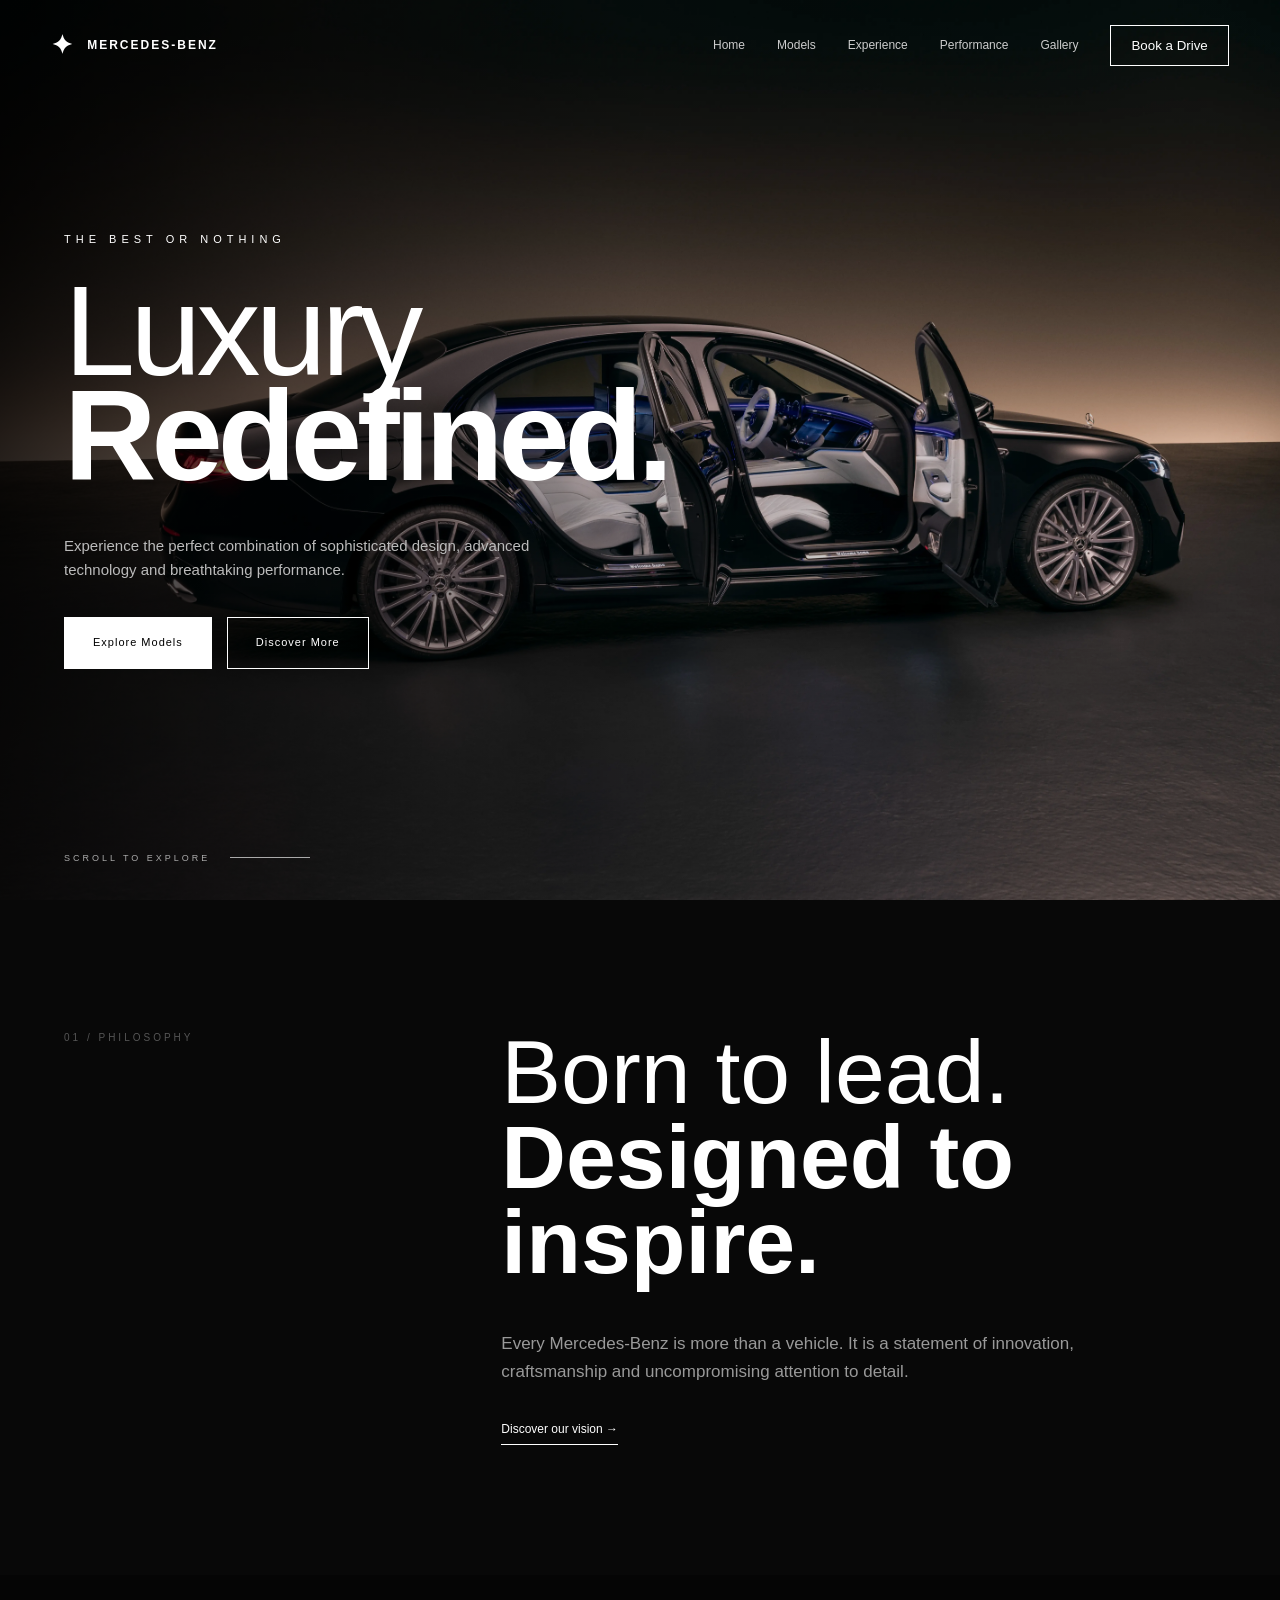
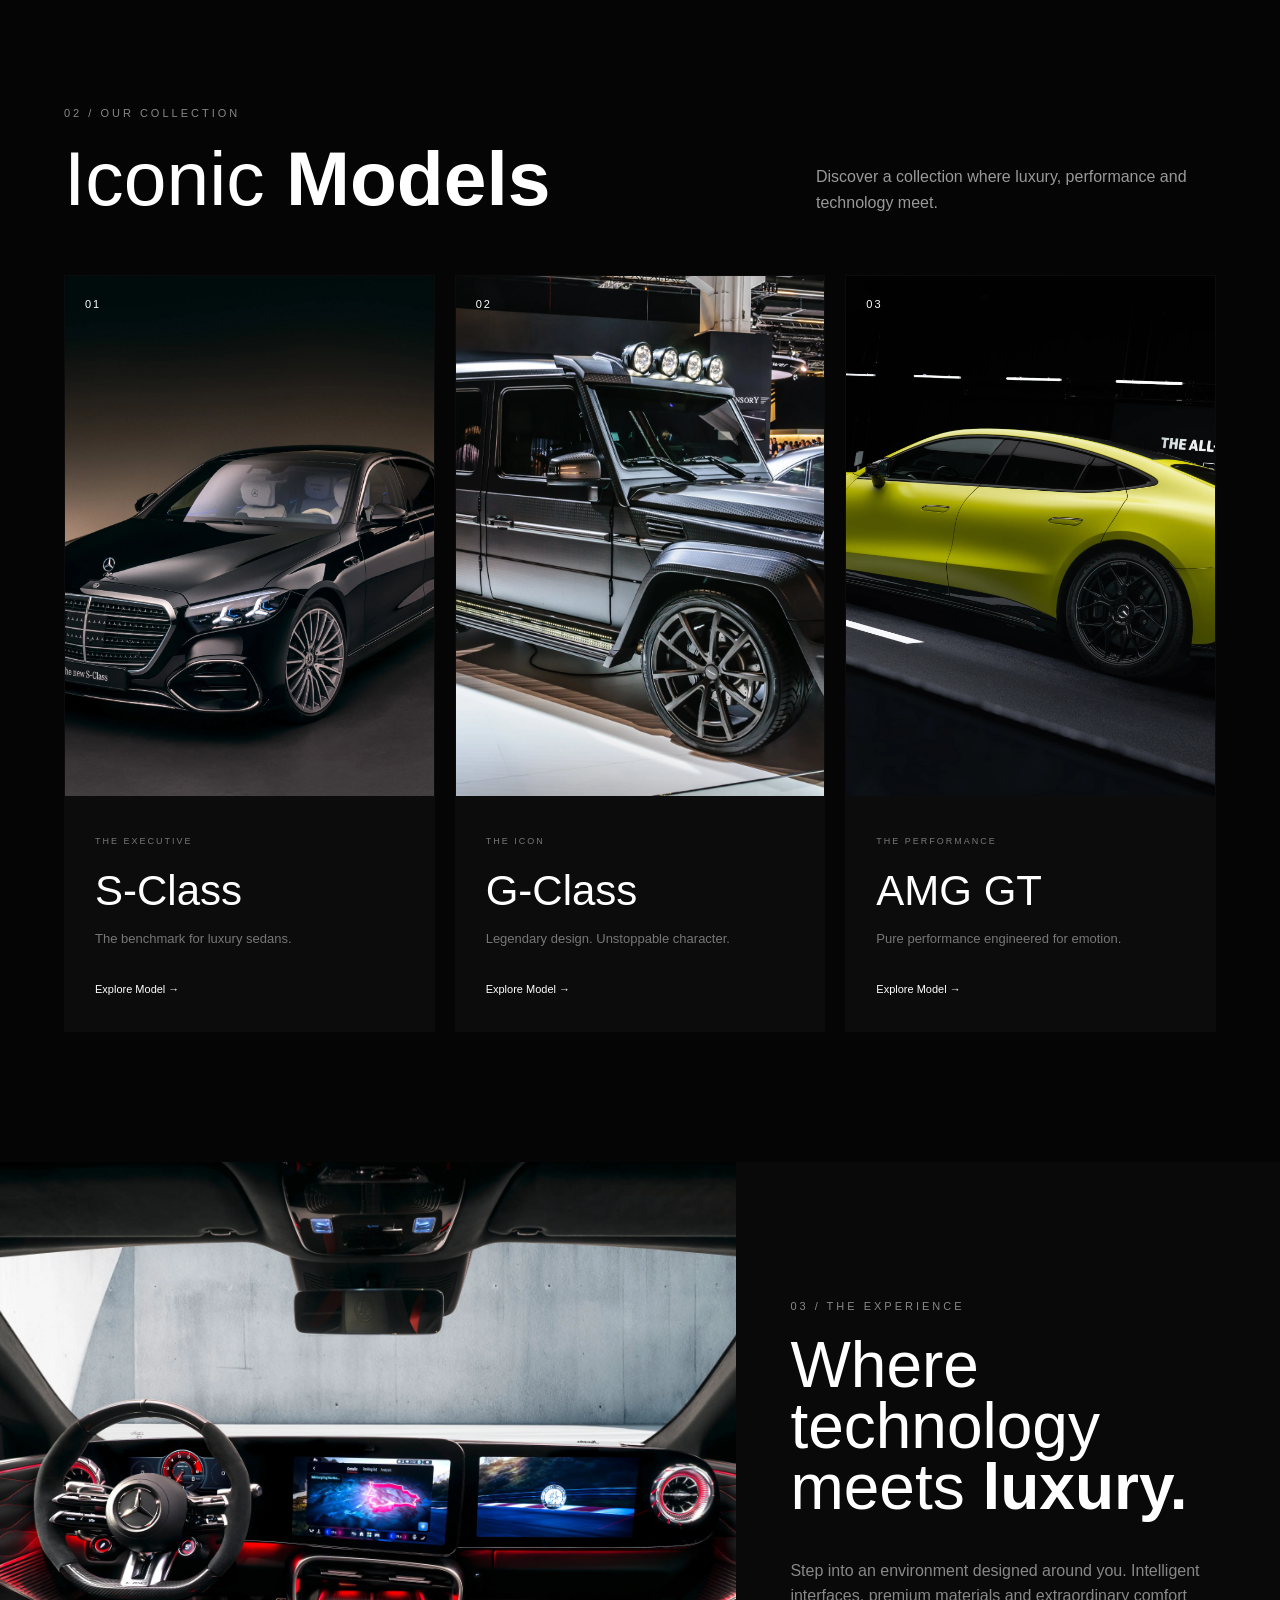
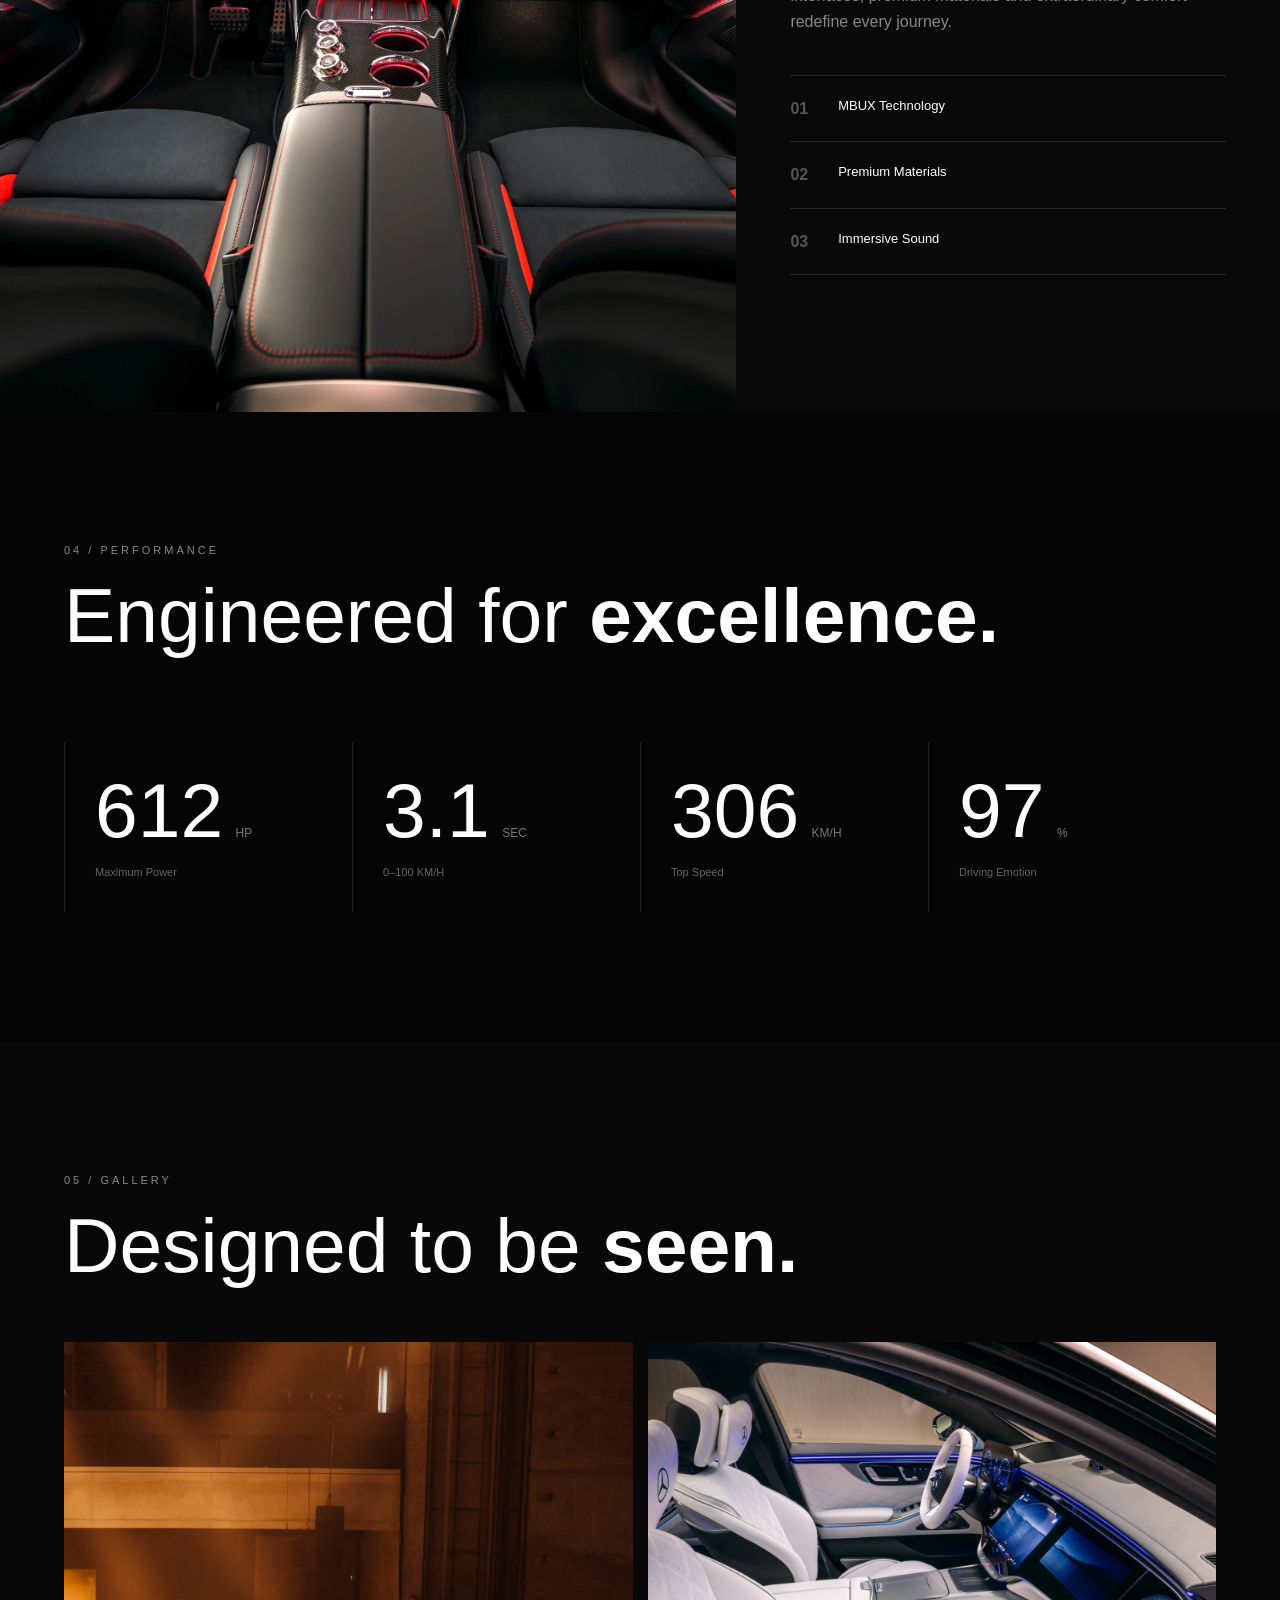
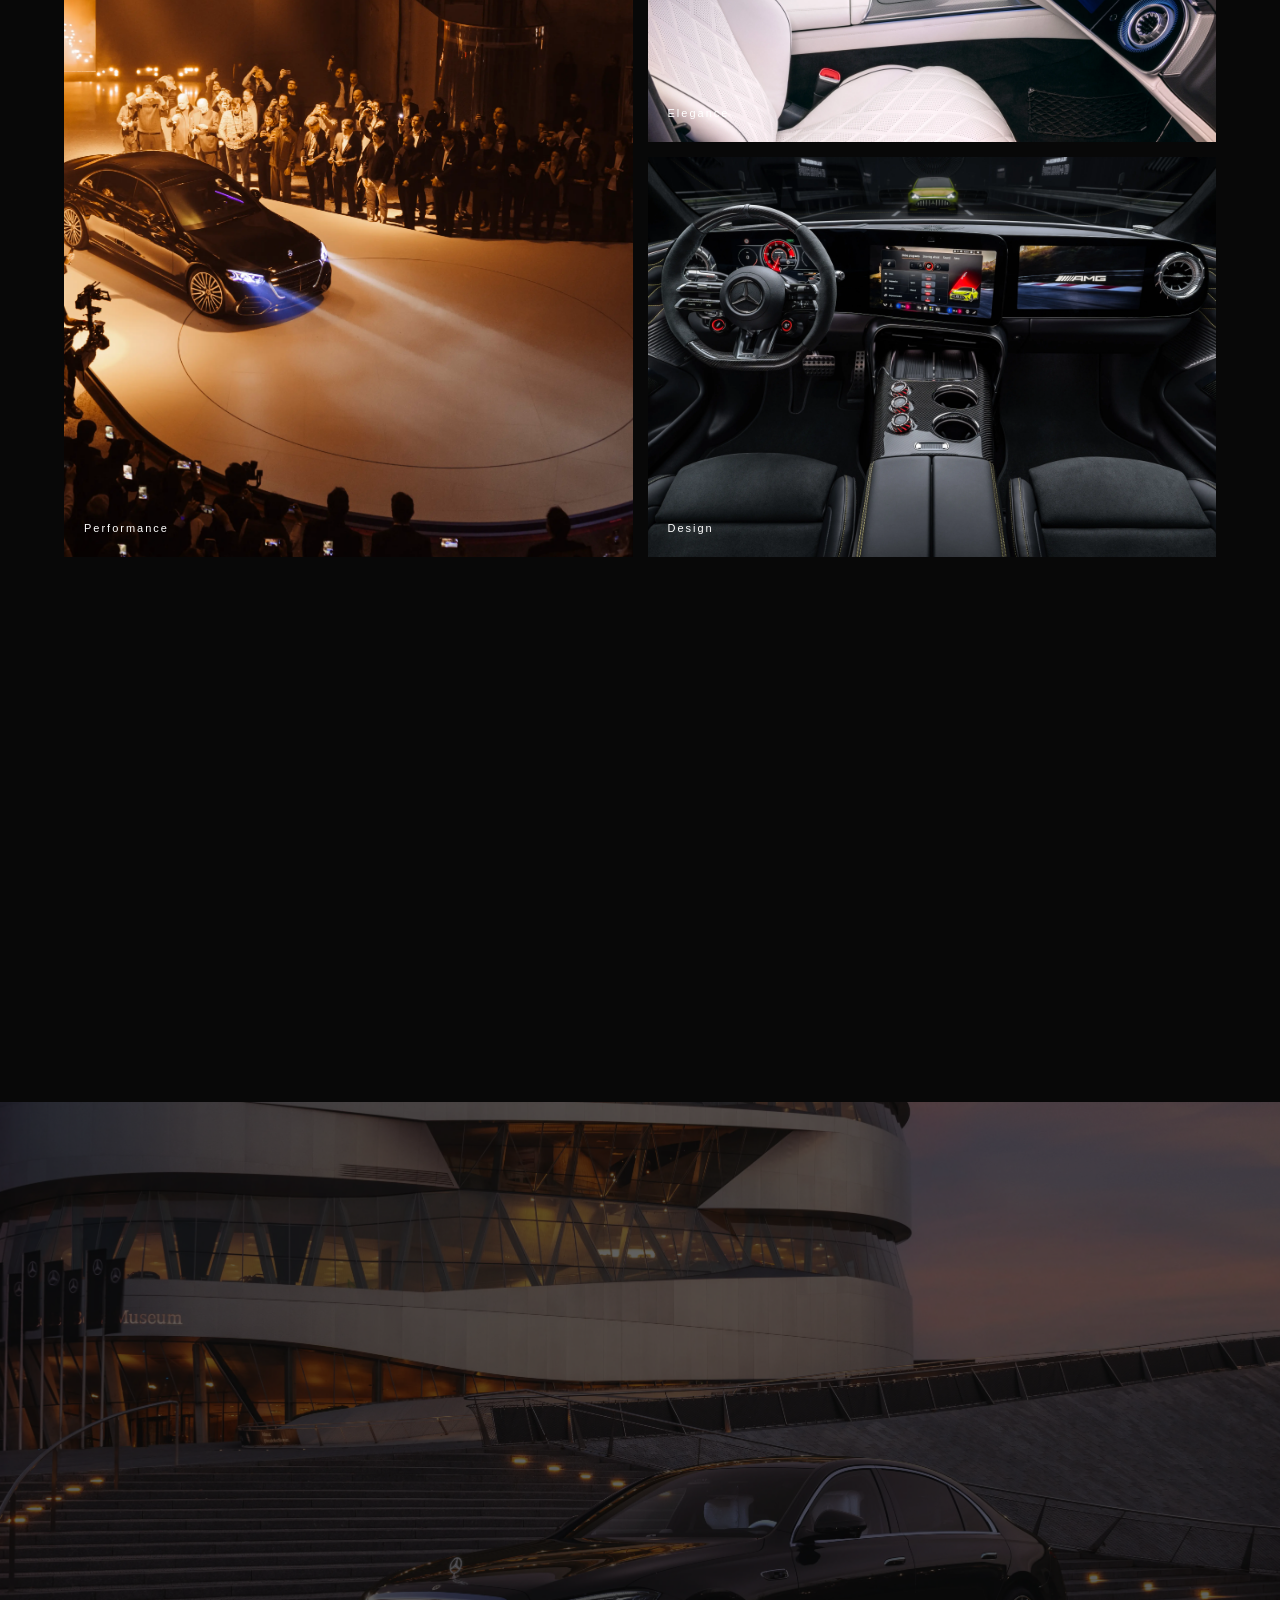
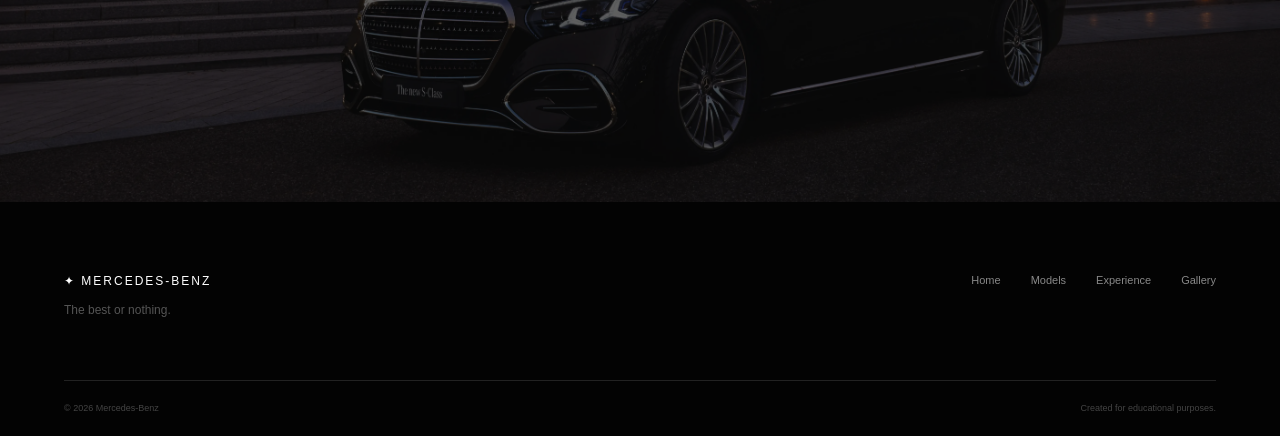
==== commit 9c5e6854: "Update index.html" ====
--- a/index.html
+++ b/index.html
@@ -553,7 +553,7 @@
     <div class="footer-bottom">
 
       <p>
-        © 2026 Mercedes-Benz Inspired Learning Project
+        © 2026 Mercedes-Benz 
       </p>
 
       <p>
@@ -613,4 +613,4 @@
 
 </body>
 
-</html>+</html>
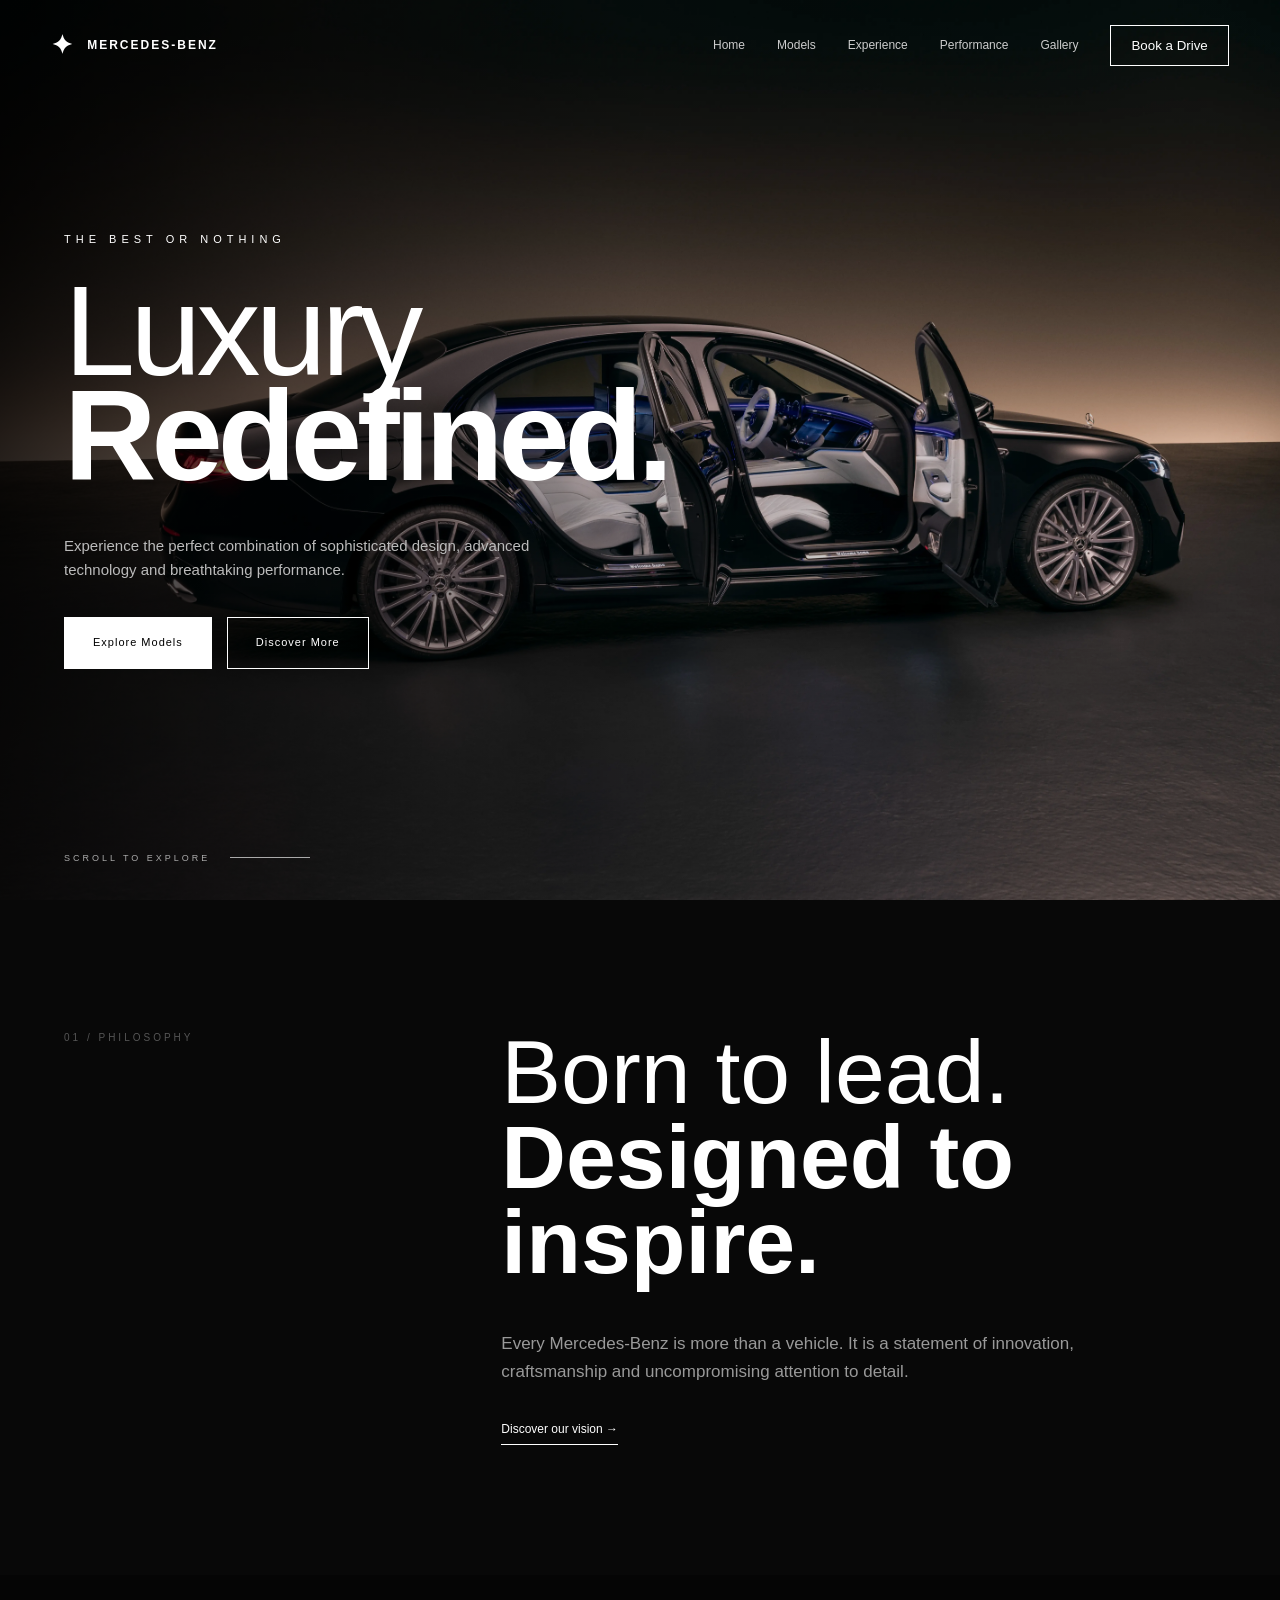
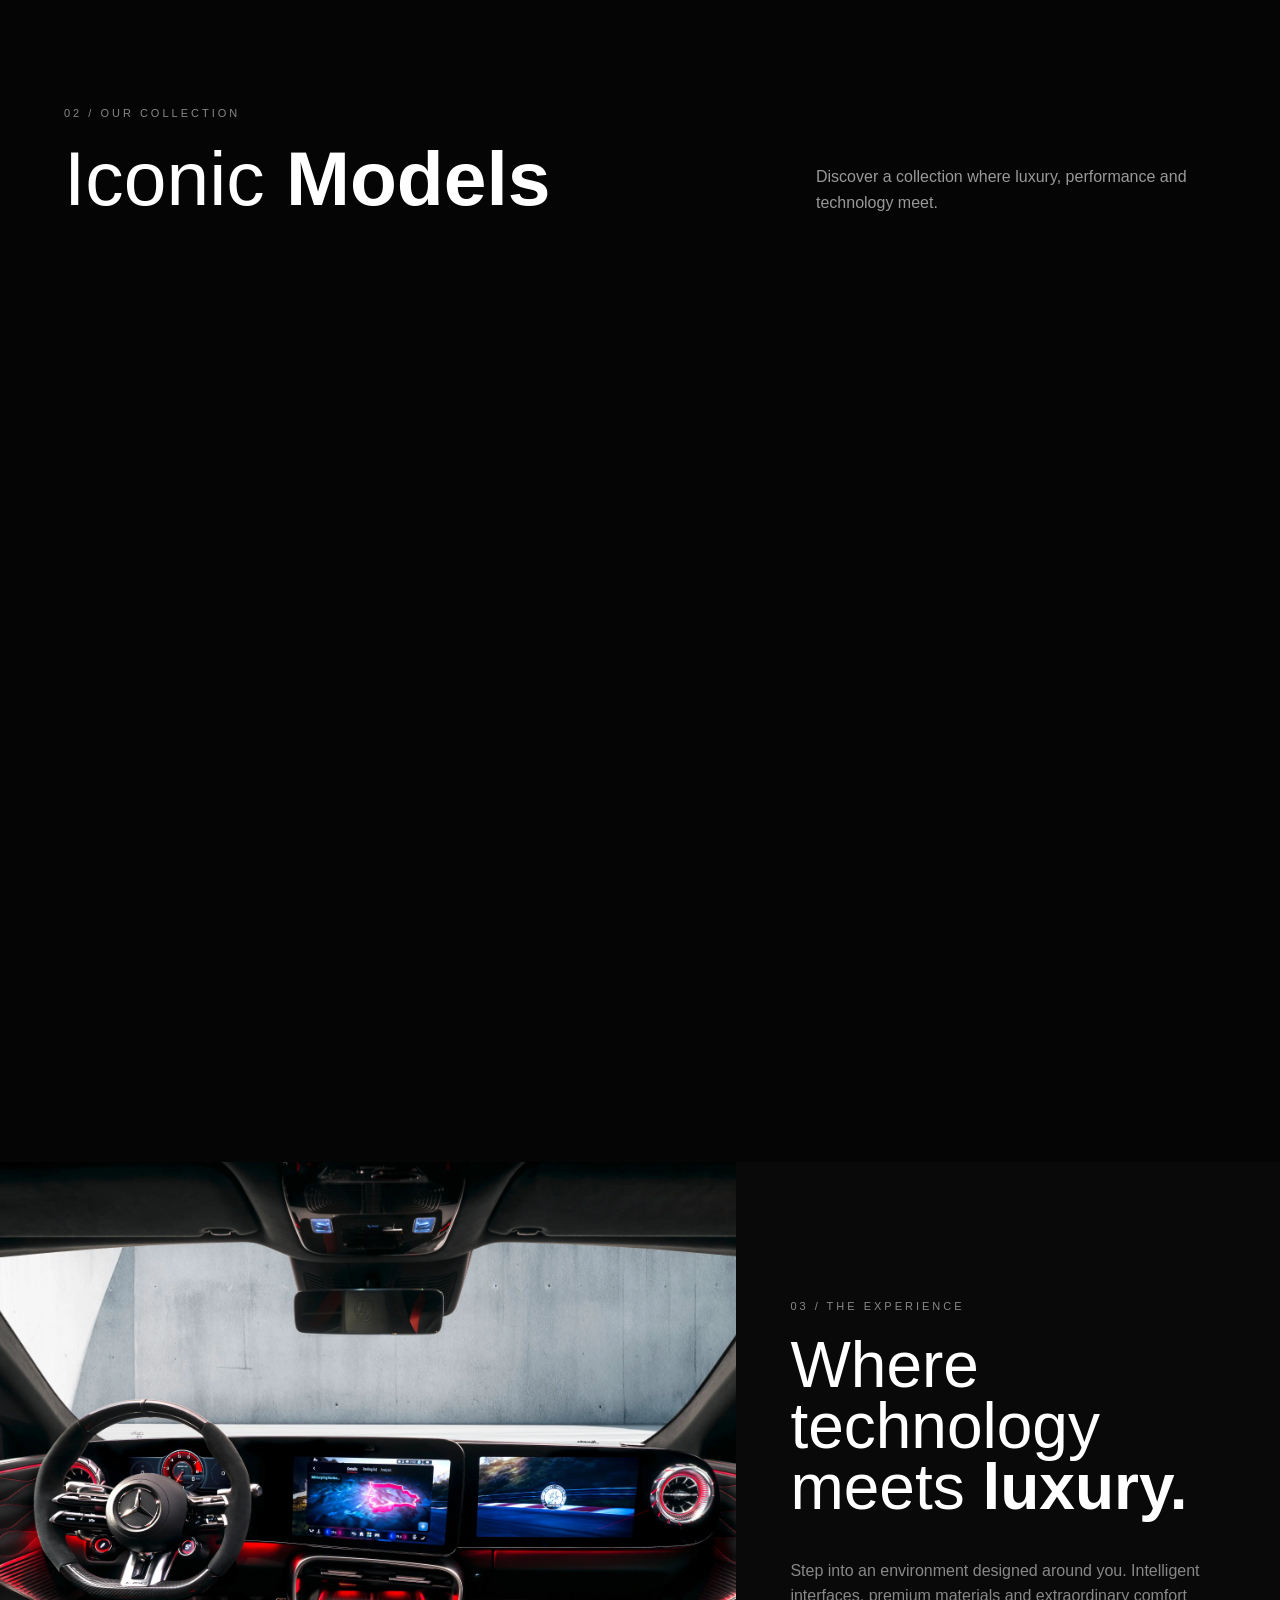
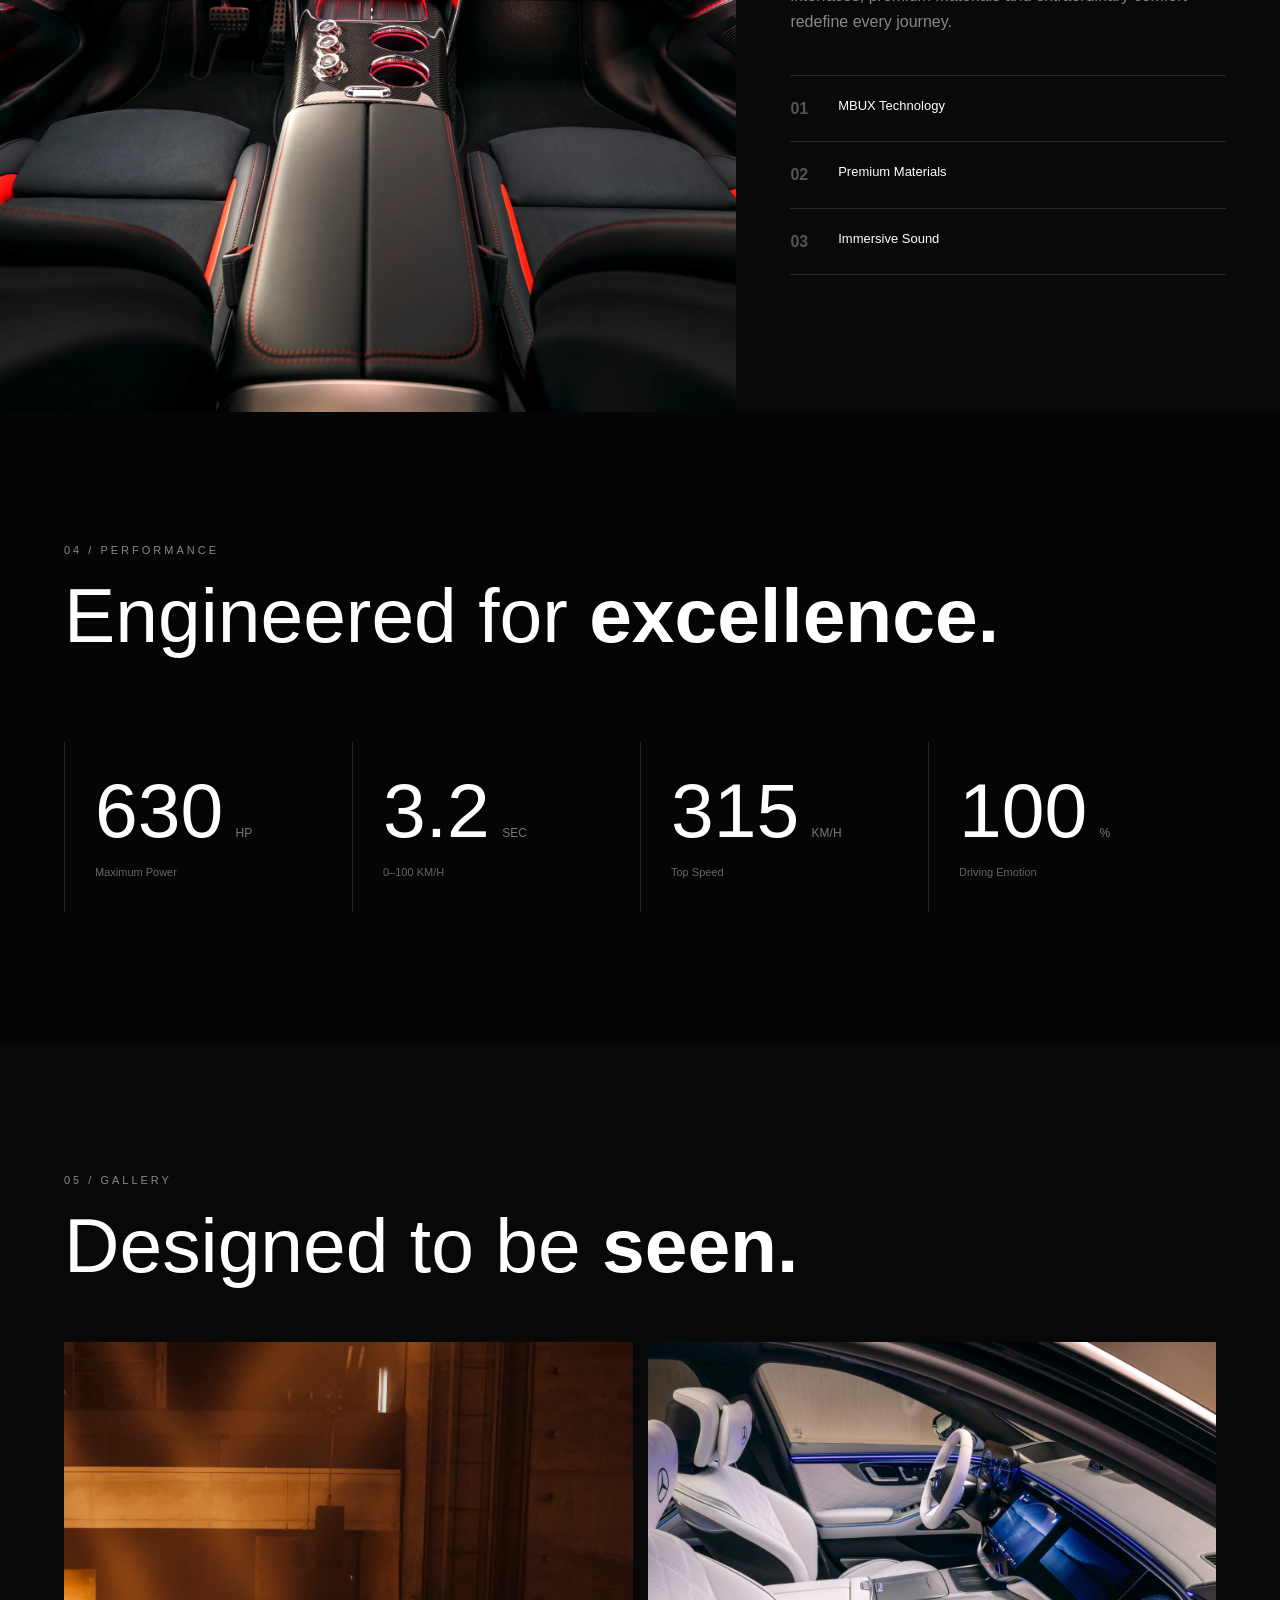
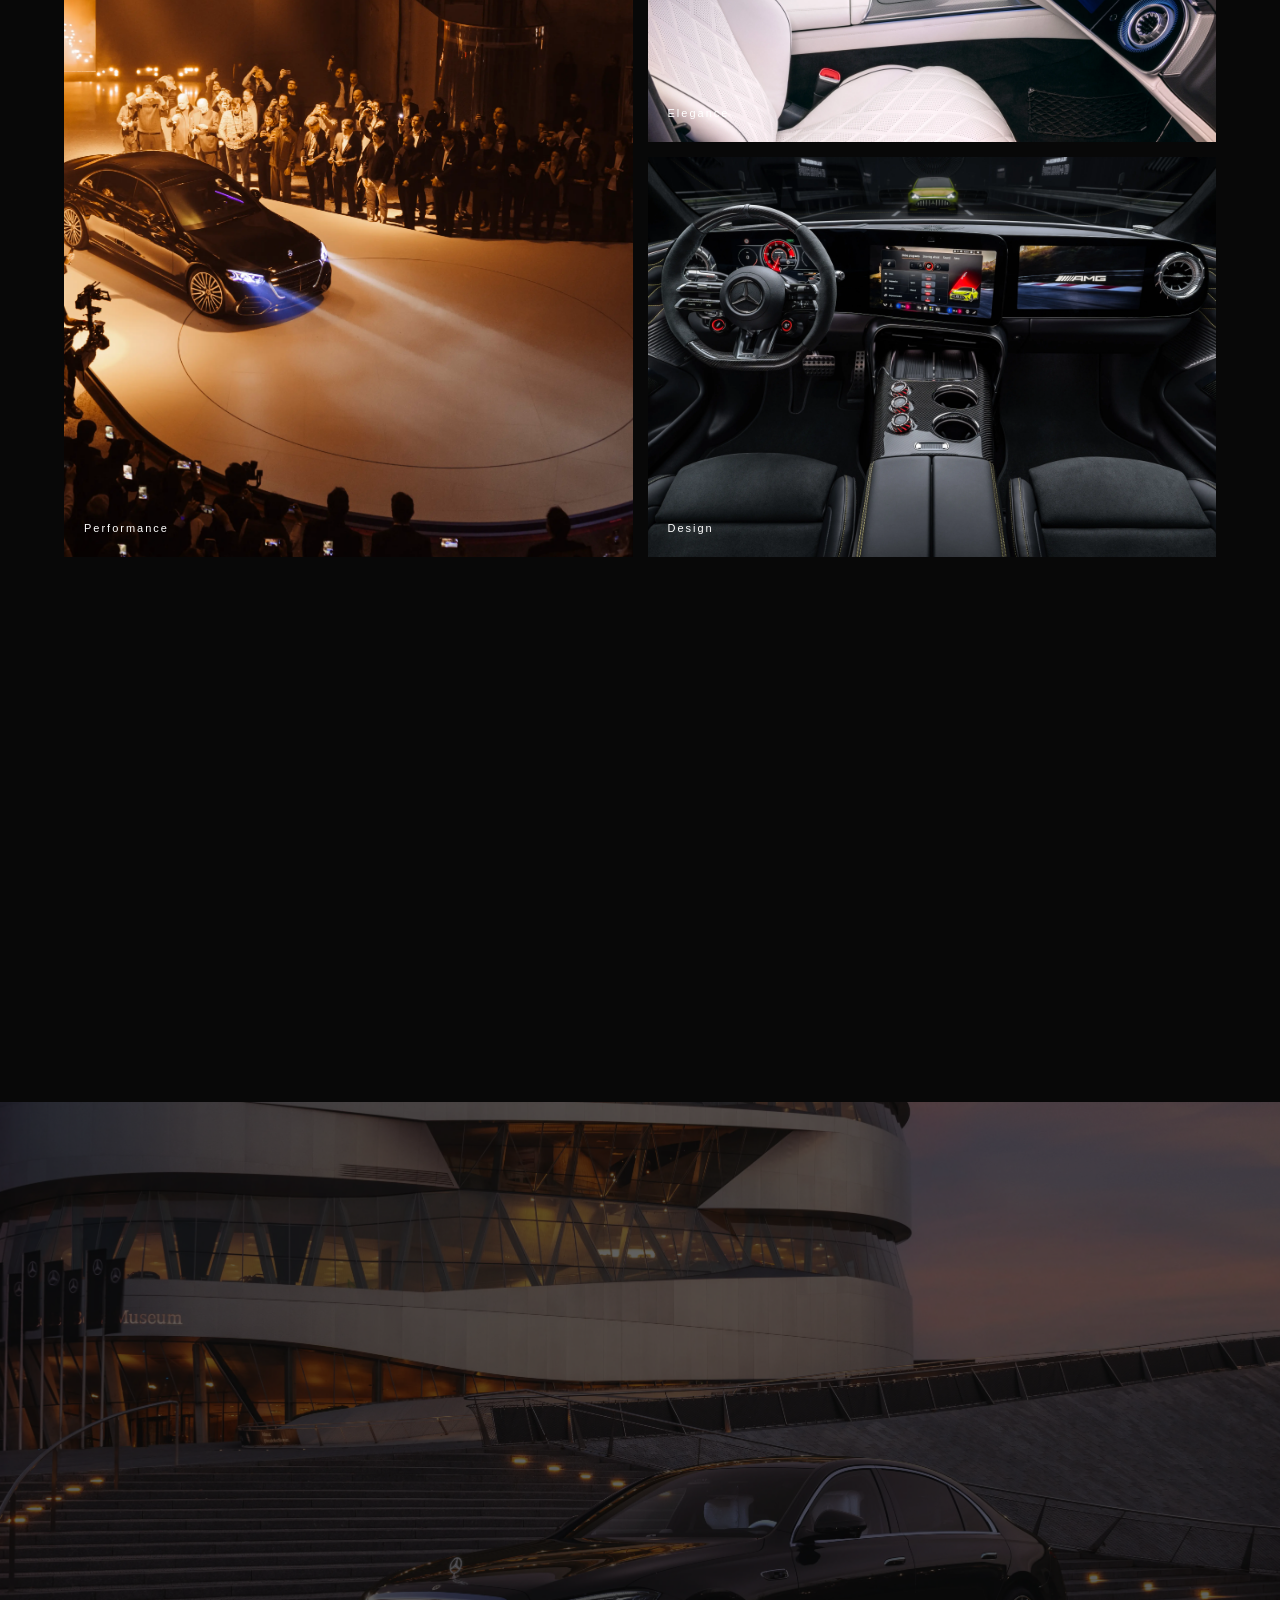
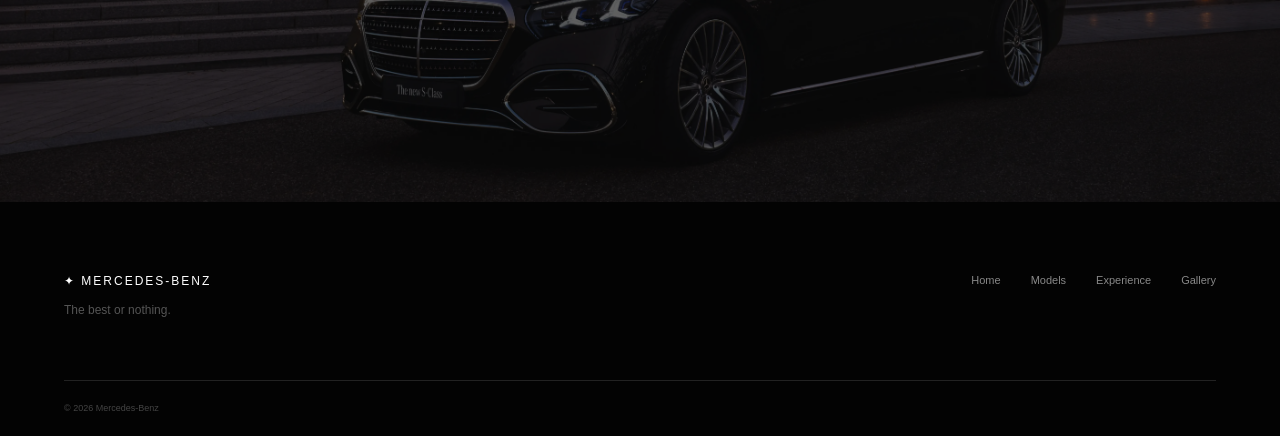
==== commit b74c37ab: "Update index.html" ====
--- a/index.html
+++ b/index.html
@@ -556,10 +556,6 @@
         © 2026 Mercedes-Benz 
       </p>
 
-      <p>
-        Created for educational purposes.
-      </p>
-
     </div>
 
   </footer>
